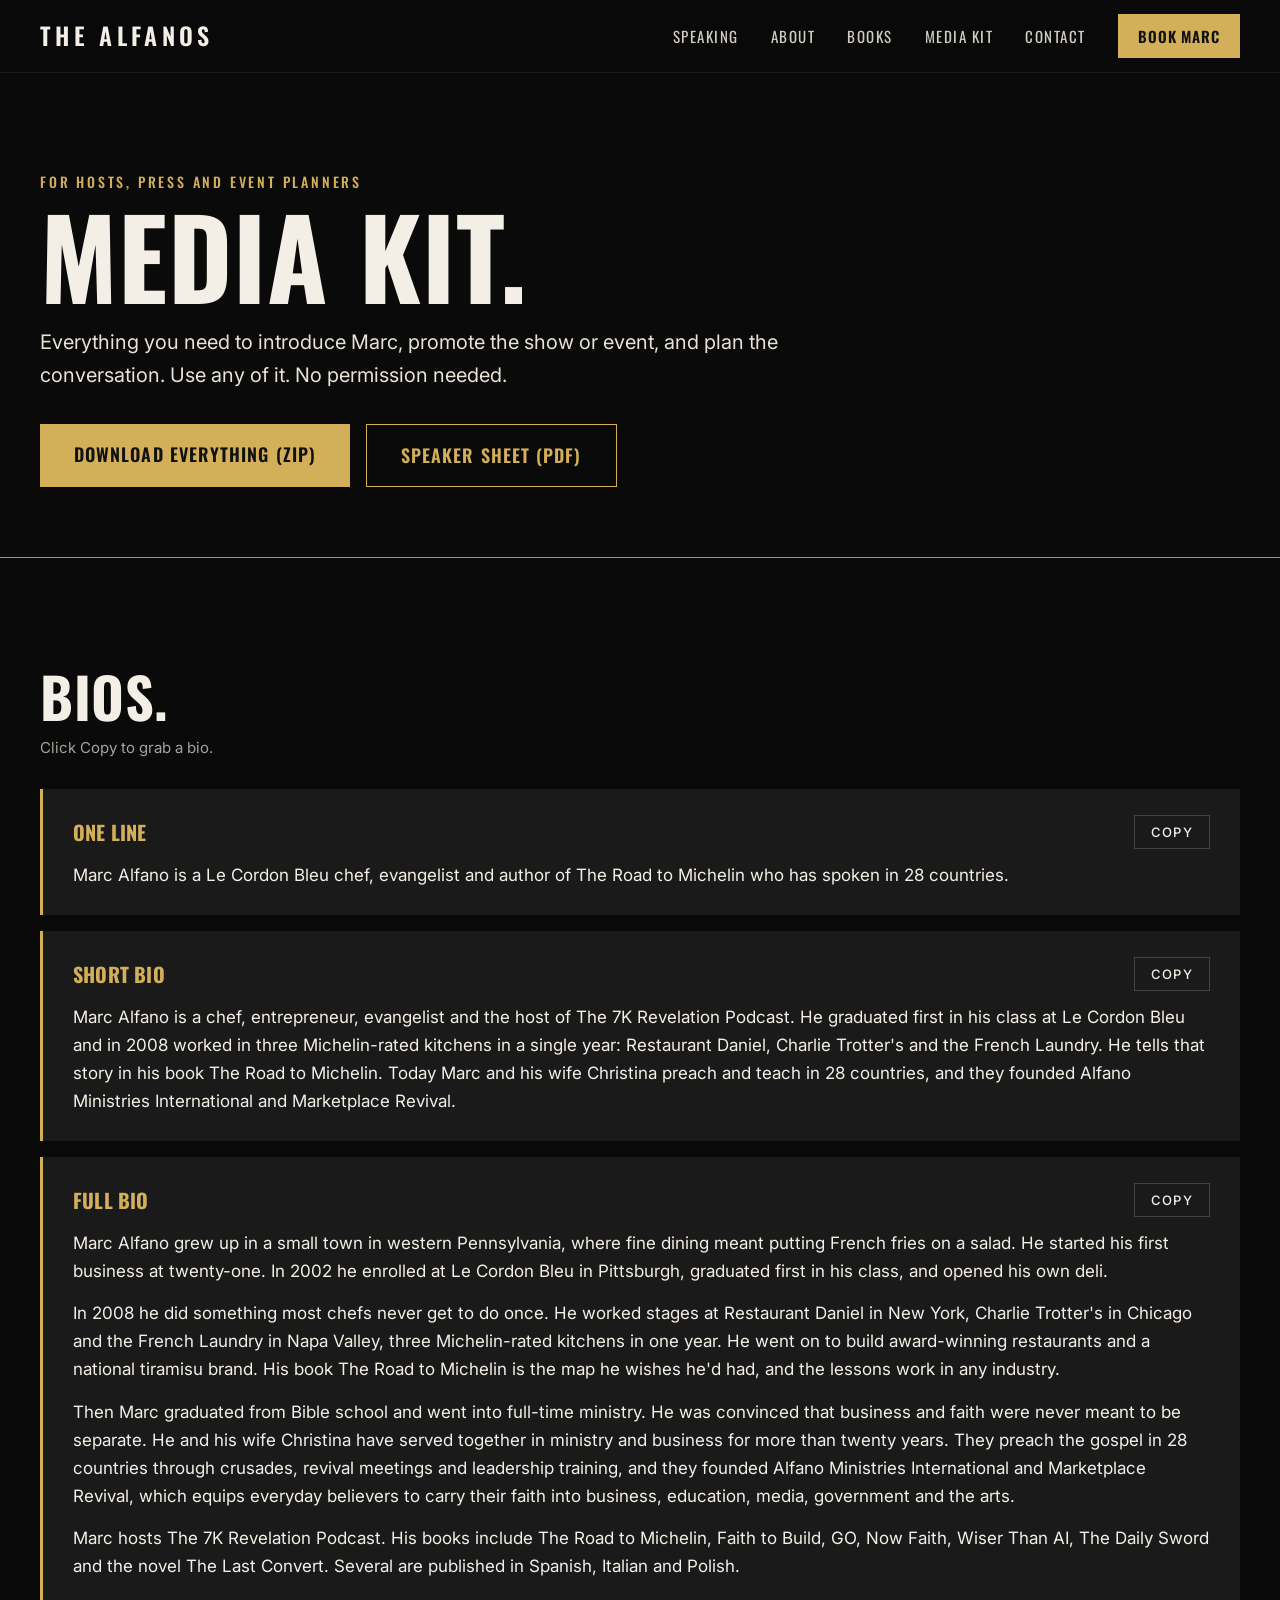
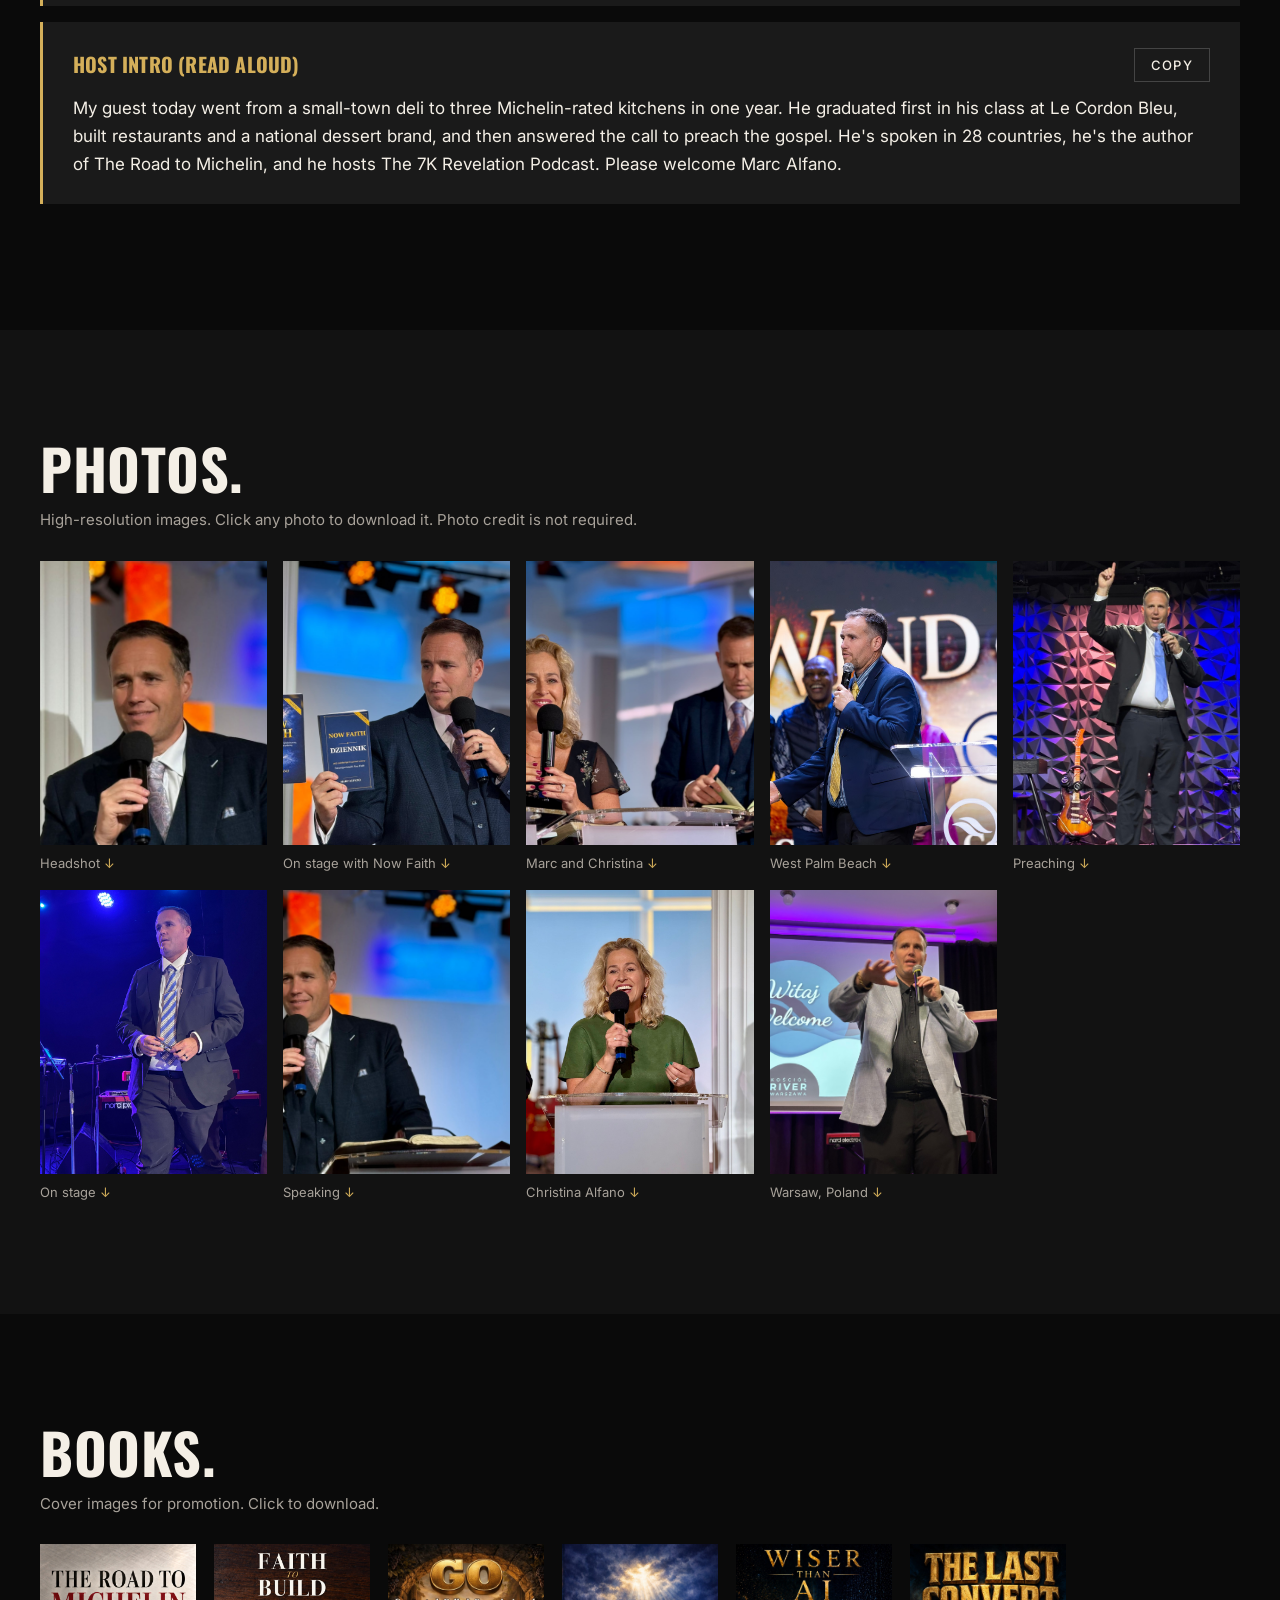
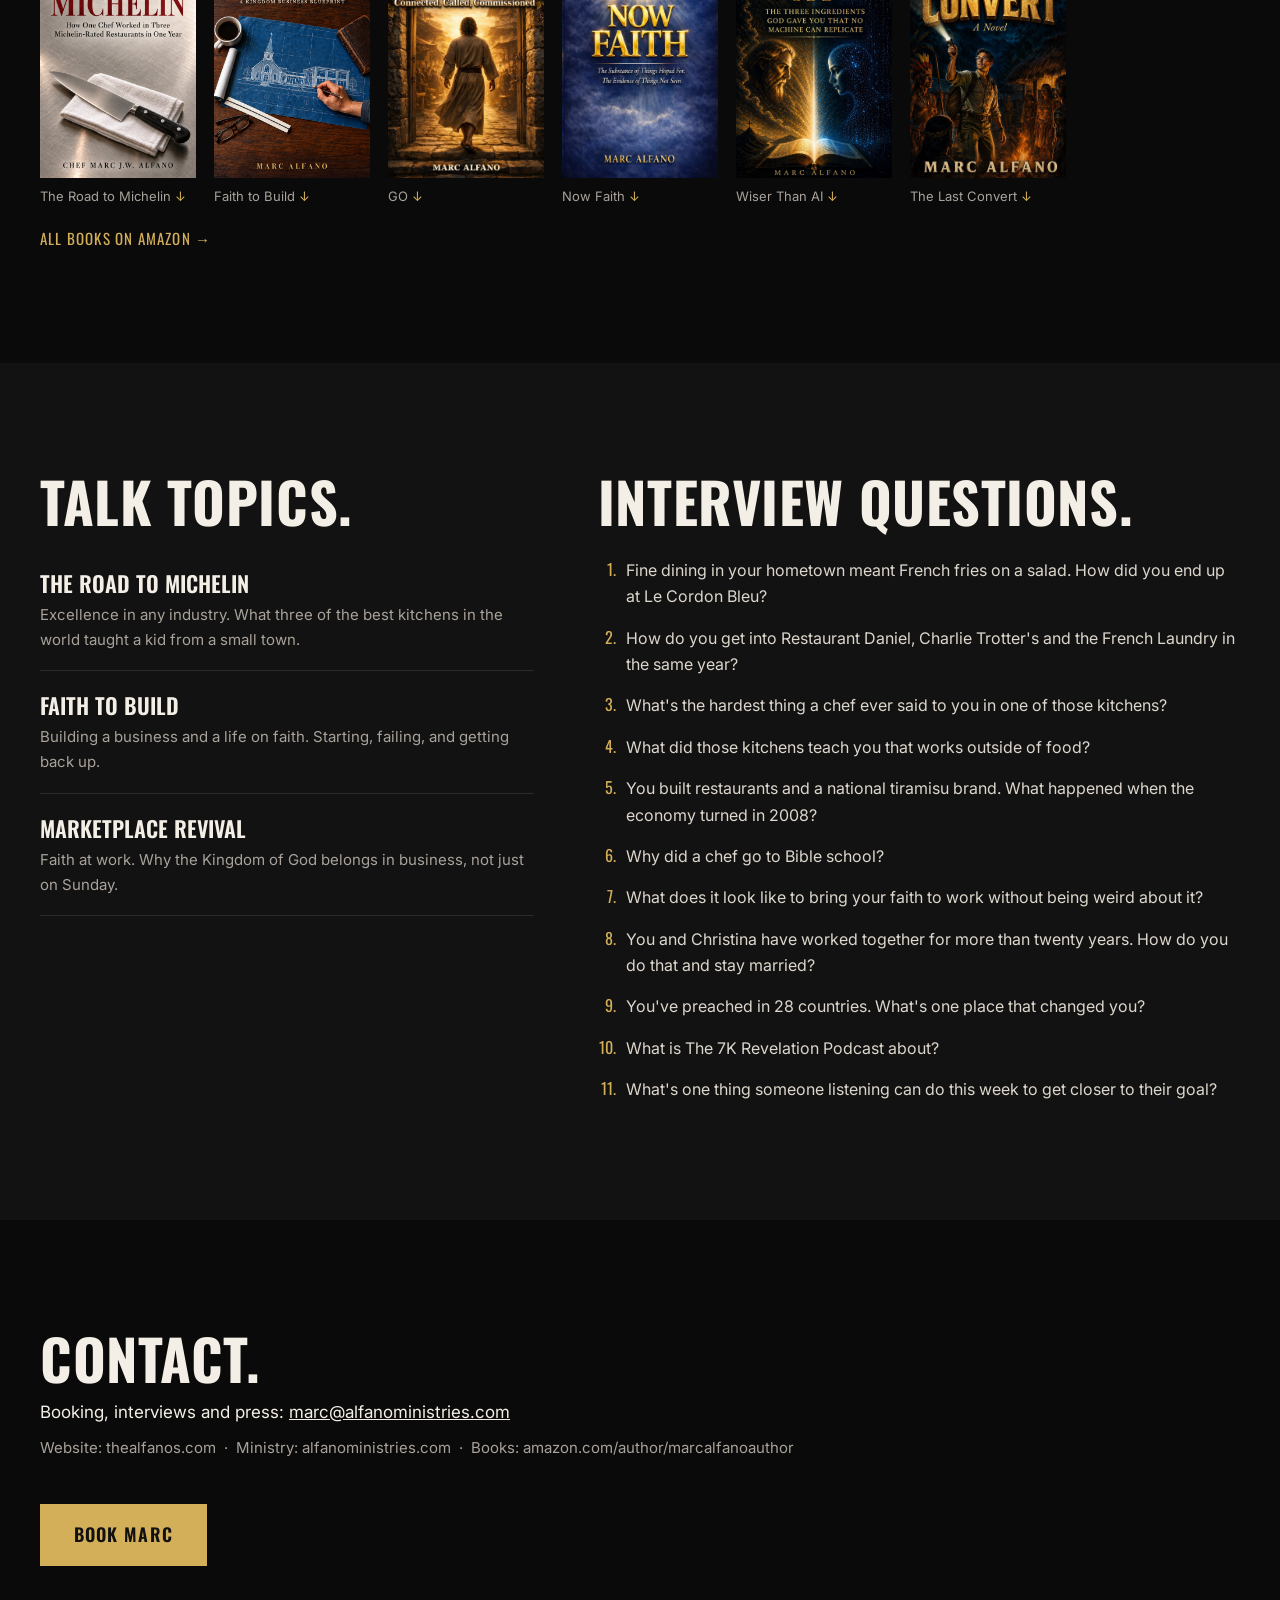
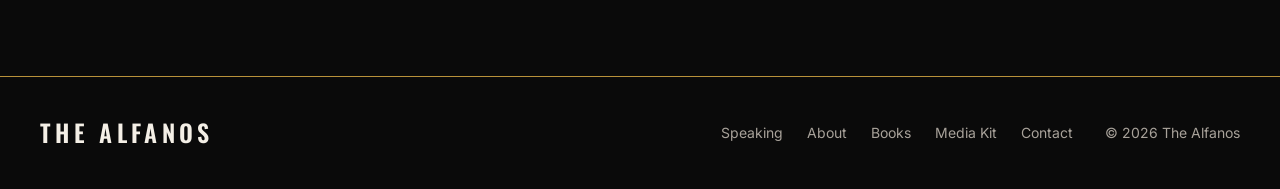
==== media-kit.html @ 223afd32 "Talks photo: recenter so both hands show" ====
<!doctype html>
<html lang="en">
<head>
<meta charset="utf-8">
<meta name="viewport" content="width=device-width, initial-scale=1">
<title>Media Kit | Marc Alfano</title>
<meta name="description" content="Bios, photos, book covers, talk topics and interview questions for Marc Alfano. Free for hosts, press and event planners.">
<link rel="icon" href="img/favicon.svg" type="image/svg+xml">
<link rel="preconnect" href="https://fonts.googleapis.com">
<link rel="preconnect" href="https://fonts.gstatic.com" crossorigin>
<link href="https://fonts.googleapis.com/css2?family=Oswald:wght@500;600;700&family=Inter:wght@400;500;600&display=swap" rel="stylesheet">
<link rel="stylesheet" href="css/style.css?v=4">
</head>
<body>

<header class="nav" id="top">
  <div class="wrap nav-row">
    <a href="index.html" class="brand">The Alfanos</a>
    <nav class="nav-links" id="navLinks">
      <a href="index.html#speaking">Speaking</a>
      <a href="index.html#about">About</a>
      <a href="index.html#books">Books</a>
      <a href="media-kit.html">Media Kit</a>
      <a href="index.html#book">Contact</a>
    </nav>
    <a href="index.html#book" class="btn btn-sm">Book Marc</a>
    <button class="menu" id="menuBtn" aria-label="Open menu" aria-expanded="false"><span></span><span></span><span></span></button>
  </div>
</header>

<section class="kit-hero">
  <div class="wrap">
    <p class="eyebrow">For hosts, press and event planners</p>
    <h1>Media kit.</h1>
    <p class="lead">Everything you need to introduce Marc, promote the show or event, and plan the conversation. Use any of it. No permission needed.</p>
    <div class="kit-actions">
      <a href="downloads/Marc-Alfano-Media-Kit.zip" class="btn" download>Download everything (ZIP)</a>
      <a href="downloads/Marc-Alfano-Speaker-Sheet.pdf" class="btn btn-ghost" download>Speaker sheet (PDF)</a>
    </div>
  </div>
</section>

<section class="section kit-section">
  <div class="wrap">
    <h2>Bios.</h2>
    <p class="muted">Click Copy to grab a bio.</p>

    <article class="bio">
      <header><h3>One line</h3><button class="copy" data-copy="bio-line">Copy</button></header>
      <p id="bio-line">Marc Alfano is a Le Cordon Bleu chef, evangelist and author of The Road to Michelin who has spoken in 28 countries.</p>
    </article>

    <article class="bio">
      <header><h3>Short bio</h3><button class="copy" data-copy="bio-short">Copy</button></header>
      <div id="bio-short">
        <p>Marc Alfano is a chef, entrepreneur, evangelist and the host of The 7K Revelation Podcast. He graduated first in his class at Le Cordon Bleu and in 2008 worked in three Michelin-rated kitchens in a single year: Restaurant Daniel, Charlie Trotter's and the French Laundry. He tells that story in his book The Road to Michelin. Today Marc and his wife Christina preach and teach in 28 countries, and they founded Alfano Ministries International and Marketplace Revival.</p>
      </div>
    </article>

    <article class="bio">
      <header><h3>Full bio</h3><button class="copy" data-copy="bio-long">Copy</button></header>
      <div id="bio-long">
        <p>Marc Alfano grew up in a small town in western Pennsylvania, where fine dining meant putting French fries on a salad. He started his first business at twenty-one. In 2002 he enrolled at Le Cordon Bleu in Pittsburgh, graduated first in his class, and opened his own deli.</p>
        <p>In 2008 he did something most chefs never get to do once. He worked stages at Restaurant Daniel in New York, Charlie Trotter's in Chicago and the French Laundry in Napa Valley, three Michelin-rated kitchens in one year. He went on to build award-winning restaurants and a national tiramisu brand. His book The Road to Michelin is the map he wishes he'd had, and the lessons work in any industry.</p>
        <p>Then Marc graduated from Bible school and went into full-time ministry. He was convinced that business and faith were never meant to be separate. He and his wife Christina have served together in ministry and business for more than twenty years. They preach the gospel in 28 countries through crusades, revival meetings and leadership training, and they founded Alfano Ministries International and Marketplace Revival, which equips everyday believers to carry their faith into business, education, media, government and the arts.</p>
        <p>Marc hosts The 7K Revelation Podcast. His books include The Road to Michelin, Faith to Build, GO, Now Faith, Wiser Than AI, The Daily Sword and the novel The Last Convert. Several are published in Spanish, Italian and Polish.</p>
      </div>
    </article>

    <article class="bio">
      <header><h3>Host intro (read aloud)</h3><button class="copy" data-copy="bio-intro">Copy</button></header>
      <p id="bio-intro">My guest today went from a small-town deli to three Michelin-rated kitchens in one year. He graduated first in his class at Le Cordon Bleu, built restaurants and a national dessert brand, and then answered the call to preach the gospel. He's spoken in 28 countries, he's the author of The Road to Michelin, and he hosts The 7K Revelation Podcast. Please welcome Marc Alfano.</p>
    </article>
  </div>
</section>

<section class="section alt kit-section">
  <div class="wrap">
    <h2>Photos.</h2>
    <p class="muted">High-resolution images. Click any photo to download it. Photo credit is not required.</p>
    <div class="photo-grid" id="photoGrid">
      <a href="img/kit/marc-headshot.jpg" download><img src="img/headshot.jpg" alt="Marc Alfano headshot" loading="lazy"><span>Headshot</span></a>
      <a href="img/kit/marc-now-faith-stage.jpg" download><img src="img/glory-now-faith.jpg" alt="Marc Alfano on stage with Now Faith" loading="lazy"><span>On stage with Now Faith</span></a>
      <a href="img/kit/marc-christina-stage.jpg" download><img src="img/glory-together.jpg" alt="Christina and Marc Alfano on stage" loading="lazy"><span>Marc and Christina</span></a>
      <a href="img/kit/marc-west-palm.jpg" download><img src="img/kit/marc-west-palm.jpg" alt="Marc Alfano speaking in West Palm Beach" loading="lazy"><span>West Palm Beach</span></a>
      <a href="img/kit/marc-stage-purple.jpg" download><img src="img/kit/marc-stage-purple.jpg" alt="Marc Alfano preaching on a purple stage" loading="lazy"><span>Preaching</span></a>
      <a href="img/kit/marc-stage-blue.jpg" download><img src="img/hero.jpg" alt="Marc Alfano on a blue-lit stage" loading="lazy"><span>On stage</span></a>
      <a href="img/kit/marc-preaching.jpg" download><img src="img/marc-preaching.jpg" alt="Marc Alfano speaking" loading="lazy"><span>Speaking</span></a>
      <a href="img/kit/christina-preaching.jpg" download><img src="img/christina-preaching.jpg" alt="Christina Alfano speaking" loading="lazy"><span>Christina Alfano</span></a>
      <a href="img/kit/marc-warsaw.jpg" download><img src="img/warsaw.jpg" alt="Marc Alfano speaking in Warsaw" loading="lazy"><span>Warsaw, Poland</span></a>
    </div>
  </div>
</section>

<section class="section kit-section">
  <div class="wrap">
    <h2>Books.</h2>
    <p class="muted">Cover images for promotion. Click to download.</p>
    <div class="cover-grid">
      <a href="img/michelin-cover.jpg" download="The-Road-to-Michelin-cover.jpg"><img src="img/michelin-cover.jpg" alt="The Road to Michelin cover" loading="lazy"><span>The Road to Michelin</span></a>
      <a href="img/faith-to-build-cover.jpg" download="Faith-to-Build-cover.jpg"><img src="img/faith-to-build-cover.jpg" alt="Faith to Build cover" loading="lazy"><span>Faith to Build</span></a>
      <a href="img/go-cover.jpg" download="GO-cover.jpg"><img src="img/go-cover.jpg" alt="GO cover" loading="lazy"><span>GO</span></a>
      <a href="img/now-faith-cover.jpg" download="Now-Faith-cover.jpg"><img src="img/now-faith-cover.jpg" alt="Now Faith cover" loading="lazy"><span>Now Faith</span></a>
      <a href="img/wiser-than-ai-cover.jpg" download="Wiser-Than-AI-cover.jpg"><img src="img/wiser-than-ai-cover.jpg" alt="Wiser Than AI cover" loading="lazy"><span>Wiser Than AI</span></a>
      <a href="img/the-last-convert-cover.jpg" download="The-Last-Convert-cover.jpg"><img src="img/the-last-convert-cover.jpg" alt="The Last Convert cover" loading="lazy"><span>The Last Convert</span></a>
    </div>
    <a href="https://www.amazon.com/author/marcalfanoauthor" class="link">All books on Amazon &rarr;</a>
  </div>
</section>

<section class="section alt kit-section">
  <div class="wrap two-col">
    <div>
      <h2>Talk topics.</h2>
      <ul class="topic-list">
        <li><strong>The Road to Michelin</strong>Excellence in any industry. What three of the best kitchens in the world taught a kid from a small town.</li>
        <li><strong>Faith to Build</strong>Building a business and a life on faith. Starting, failing, and getting back up.</li>
        <li><strong>Marketplace Revival</strong>Faith at work. Why the Kingdom of God belongs in business, not just on Sunday.</li>
      </ul>
    </div>
    <div>
      <h2>Interview questions.</h2>
      <ol class="q-list">
        <li>Fine dining in your hometown meant French fries on a salad. How did you end up at Le Cordon Bleu?</li>
        <li>How do you get into Restaurant Daniel, Charlie Trotter's and the French Laundry in the same year?</li>
        <li>What's the hardest thing a chef ever said to you in one of those kitchens?</li>
        <li>What did those kitchens teach you that works outside of food?</li>
        <li>You built restaurants and a national tiramisu brand. What happened when the economy turned in 2008?</li>
        <li>Why did a chef go to Bible school?</li>
        <li>What does it look like to bring your faith to work without being weird about it?</li>
        <li>You and Christina have worked together for more than twenty years. How do you do that and stay married?</li>
        <li>You've preached in 28 countries. What's one place that changed you?</li>
        <li>What is The 7K Revelation Podcast about?</li>
        <li>What's one thing someone listening can do this week to get closer to their goal?</li>
      </ol>
    </div>
  </div>
</section>

<section class="section kit-section">
  <div class="wrap kit-contact">
    <h2>Contact.</h2>
    <p>Booking, interviews and press: <a href="mailto:marc@alfanoministries.com">marc@alfanoministries.com</a></p>
    <p class="muted">Website: thealfanos.com &nbsp;·&nbsp; Ministry: alfanoministries.com &nbsp;·&nbsp; Books: amazon.com/author/marcalfanoauthor</p>
    <a href="index.html#book" class="btn">Book Marc</a>
  </div>
</section>

<footer class="footer">
  <div class="wrap footer-row">
    <a href="index.html" class="brand">The Alfanos</a>
    <nav><a href="index.html#speaking">Speaking</a><a href="index.html#about">About</a><a href="index.html#books">Books</a><a href="media-kit.html">Media Kit</a><a href="index.html#book">Contact</a></nav>
    <p>&copy; 2026 The Alfanos</p>
  </div>
</footer>

<script>
document.querySelectorAll(".copy").forEach((b) => b.addEventListener("click", async () => {
  const el = document.getElementById(b.dataset.copy);
  const text = [...el.querySelectorAll("p")].map((p) => p.textContent.trim()).join("\n\n") || el.textContent.trim();
  try { await navigator.clipboard.writeText(text); b.textContent = "Copied"; } catch { b.textContent = "Select and copy"; }
  setTimeout(() => (b.textContent = "Copy"), 2000);
}));
const mb = document.getElementById("menuBtn"), nl = document.getElementById("navLinks");
mb.addEventListener("click", () => mb.setAttribute("aria-expanded", nl.classList.toggle("open")));
</script>
</body>
</html>
---- css/style.css ----
:root {
  --bg: #0a0a0a;
  --bg-alt: #121212;
  --card: #1a1a1a;
  --line: #2a2a2a;
  --gold: #d4af5a;
  --gold-deep: #b8913a;
  --text: #f4efe6;
  --muted: #a8a29a;
  --head: "Oswald", "Arial Narrow", sans-serif;
  --body: "Inter", system-ui, -apple-system, sans-serif;
}
* { box-sizing: border-box; margin: 0; padding: 0; }
html { scroll-behavior: smooth; }
body { background: var(--bg); color: var(--text); font: 400 17px/1.65 var(--body); -webkit-font-smoothing: antialiased; }
img { display: block; max-width: 100%; }
a { color: inherit; }
.wrap { width: min(1200px, 100% - 48px); margin: 0 auto; }

h1, h2, h3, .brand, .btn, .eyebrow, .strip strong { font-family: var(--head); text-transform: uppercase; letter-spacing: .01em; }
h2 { font-size: clamp(36px, 5vw, 56px); line-height: 1; font-weight: 700; margin-bottom: 32px; }
.eyebrow { color: var(--gold); font-size: 14px; letter-spacing: .2em; font-weight: 500; margin-bottom: 10px; }
.muted { color: var(--muted); font-size: 15px; }
.link { color: var(--gold); font-family: var(--head); text-transform: uppercase; letter-spacing: .08em; font-size: 15px; text-decoration: none; display: inline-block; margin-top: 18px; }
.link:hover { color: var(--text); }

.btn { display: inline-block; background: var(--gold); color: #111; border: 0; padding: 16px 34px; font-size: 18px; font-weight: 600; letter-spacing: .06em; text-decoration: none; cursor: pointer; transition: background .2s; }
.btn:hover { background: #e6c374; }
.btn-sm { padding: 10px 20px; font-size: 15px; }

/* Nav */
.nav { position: fixed; inset: 0 0 auto; z-index: 50; background: rgba(10,10,10,.82); backdrop-filter: blur(10px); border-bottom: 1px solid rgba(255,255,255,.06); }
.nav-row { display: flex; align-items: center; gap: 32px; height: 72px; }
.brand { font-size: 24px; font-weight: 600; letter-spacing: .18em; text-decoration: none; margin-right: auto; }
.nav-links { display: flex; gap: 32px; }
.nav-links a { font-family: var(--head); text-transform: uppercase; letter-spacing: .1em; font-size: 15px; text-decoration: none; color: var(--text); opacity: .85; }
.nav-links a:hover { opacity: 1; color: var(--gold); }
.menu { display: none; background: none; border: 0; width: 32px; cursor: pointer; }
.menu span { display: block; height: 2px; background: var(--text); margin: 6px 0; }

/* Hero */
.hero { position: relative; min-height: clamp(640px, 100vh, 980px); display: flex; align-items: center; overflow: hidden; }
.hero { background: #05050f; }
.hero-bg { position: absolute; inset: 72px 0 0 42%; background: url("../img/hero.jpg") 45% 0% / cover no-repeat; }
.hero-bg::after { content: ""; position: absolute; inset: 0; background: linear-gradient(90deg, #05050f 0%, rgba(5,5,15,.55) 22%, rgba(5,5,15,0) 45%), linear-gradient(0deg, var(--bg) 0%, transparent 25%); }
.hero-copy { position: relative; padding-top: 72px; }
.hero h1 { font-size: clamp(52px, 7vw, 100px); line-height: .95; font-weight: 700; max-width: 9em; }
.hero p { font-size: clamp(18px, 2vw, 22px); margin: 22px 0 36px; color: #e8e2d8; }

/* Strip */
.strip { border-top: 1px solid var(--gold-deep); border-bottom: 1px solid var(--gold-deep); background: var(--bg); }
.strip-row { display: grid; grid-template-columns: repeat(4, 1fr); }
.strip-row div { padding: 28px 16px; text-align: center; border-left: 1px solid var(--line); }
.strip-row div:first-child { border-left: 0; }
.strip strong { display: block; font-size: 22px; font-weight: 600; }
.strip span { display: block; font-size: 13px; letter-spacing: .14em; text-transform: uppercase; color: var(--muted); margin-top: 4px; }

/* Sections */
.section { padding: 110px 0; }
.alt { background: var(--bg-alt); }

.talks-grid { display: grid; grid-template-columns: 1.6fr 1fr; gap: 56px; align-items: center; }
.talks { display: grid; grid-template-columns: repeat(3, 1fr); gap: 16px; }
.talk { background: var(--card); padding: 30px 26px 34px; border-bottom: 3px solid var(--gold); }
.talk .num { color: var(--gold); font-family: var(--head); font-size: 18px; }
.talk h3 { font-size: 26px; line-height: 1.05; margin: 10px 0 14px; }
.talk p { color: var(--muted); font-size: 15px; line-height: 1.6; }
.audiences { margin-top: 28px; color: var(--muted); font-size: 15px; }
.audiences strong { color: var(--text); }
.talks-photo img { width: 100%; aspect-ratio: 4 / 5; object-fit: cover; object-position: 58% center; }
.about-banner { margin-bottom: 24px; }
.about-banner img { width: 100%; aspect-ratio: 21 / 8; object-fit: cover; object-position: center 35%; }

.about-grid { display: grid; grid-template-columns: 1fr 1fr 1.2fr; gap: 24px; align-items: start; }
.about-grid figure img { width: 100%; aspect-ratio: 4 / 5; object-fit: cover; }
.about-grid figure:first-child img { object-position: 30% center; }
.about-grid figcaption { font-family: var(--head); text-transform: uppercase; letter-spacing: .14em; color: var(--gold); font-size: 14px; margin-top: 10px; }
.about-copy { border-left: 1px solid var(--gold-deep); padding-left: 32px; }
.about-copy p + p { margin-top: 16px; }

.books { display: grid; grid-template-columns: 1.5fr repeat(5, 1fr); gap: 18px; align-items: end; }
.book { position: relative; transition: transform .25s; }
.book:hover { transform: translateY(-6px); }
.book img { width: 100%; aspect-ratio: 2 / 3; object-fit: cover; box-shadow: 0 14px 34px rgba(0,0,0,.6); }
.book-tag { position: absolute; top: 12px; left: 12px; background: var(--gold); color: #111; font: 600 12px var(--head); letter-spacing: .12em; text-transform: uppercase; padding: 5px 10px; }

.media-grid { display: grid; grid-template-columns: 1fr 1fr; gap: 64px; align-items: center; }
.shows { list-style: none; margin-bottom: 22px; }
.shows li { padding: 18px 0; border-bottom: 1px solid var(--line); display: flex; justify-content: space-between; gap: 16px; align-items: baseline; }
.shows strong { font: 600 24px var(--head); text-transform: uppercase; }
.shows span { color: var(--muted); font-size: 14px; text-align: right; }
.kit { display: grid; grid-template-columns: 200px 1fr; gap: 32px; align-items: center; border-left: 1px solid var(--gold-deep); padding-left: 48px; }
.kit img { width: 200px; aspect-ratio: 1; object-fit: cover; }
.kit h2 { margin-bottom: 14px; }

.book-grid { display: grid; grid-template-columns: 1fr 1.4fr; gap: 64px; }
.big { font-size: clamp(64px, 9vw, 120px); line-height: .9; margin-bottom: 24px; }
.book-grid p + p { margin-top: 14px; }
.form { display: grid; grid-template-columns: 1fr 1fr; gap: 20px; }
.form label { font: 500 12px var(--body); letter-spacing: .14em; text-transform: uppercase; color: var(--muted); display: flex; flex-direction: column; gap: 8px; }
.form .full { grid-column: 1 / -1; }
.form input, .form textarea { background: #111; border: 1px solid #3a3a3a; color: var(--text); font: 16px var(--body); padding: 14px; border-radius: 0; color-scheme: dark; }
.form input:focus, .form textarea:focus { outline: 2px solid var(--gold); outline-offset: -1px; border-color: transparent; }
.form .btn { justify-self: start; }
.form-status { grid-column: 1 / -1; font-size: 15px; min-height: 1.4em; }
.hp { position: absolute; left: -9999px; }

.footer { border-top: 1px solid var(--gold-deep); padding: 36px 0; }
.footer-row { display: flex; align-items: center; gap: 32px; flex-wrap: wrap; }
.footer nav { display: flex; gap: 24px; margin-left: auto; }
.footer nav a, .footer p { font-size: 14px; color: var(--muted); text-decoration: none; }
.footer nav a:hover { color: var(--gold); }

/* Tablet */
@media (max-width: 1000px) {
  .talks-grid, .media-grid, .book-grid { grid-template-columns: 1fr; }
  .talks-photo img { aspect-ratio: 4 / 3; object-position: center; }
  .about-grid { grid-template-columns: 1fr 1fr; }
  .about-copy { grid-column: 1 / -1; border-left: 0; padding-left: 0; }
  .books { grid-template-columns: repeat(3, 1fr); }
  .book.feature { grid-column: span 3; max-width: 320px; }
  .kit { border-left: 0; padding-left: 0; }
}

/* Phone */
@media (max-width: 760px) {
  .wrap { width: calc(100% - 32px); }
  .nav-links { display: none; position: absolute; top: 72px; left: 0; right: 0; flex-direction: column; gap: 0; background: #0a0a0a; border-bottom: 1px solid var(--line); }
  .nav-links.open { display: flex; }
  .nav-links a { padding: 16px 24px; border-top: 1px solid var(--line); }
  .menu { display: block; }
  .nav-row { gap: 16px; }
  .brand { font-size: 20px; letter-spacing: .12em; }
  .hero { min-height: clamp(600px, 92vh, 860px); align-items: flex-end; padding-bottom: 56px; }
  .hero-bg { inset: 72px 0 0 0; background-position: 62% 0%; }
  .hero-bg::after { background: linear-gradient(0deg, rgba(5,5,12,.97) 0%, rgba(5,5,12,.75) 45%, rgba(5,5,12,.1) 75%); }
  .strip-row { grid-template-columns: 1fr 1fr; }
  .strip-row div:nth-child(3) { border-left: 0; }
  .strip-row div:nth-child(n+3) { border-top: 1px solid var(--line); }
  .section { padding: 72px 0; }
  .talks { grid-template-columns: 1fr; }
  .about-grid { grid-template-columns: 1fr 1fr; gap: 12px; }
  .books { grid-template-columns: 1fr 1fr; gap: 14px; }
  .book.feature { grid-column: span 2; max-width: 260px; }
  .kit { grid-template-columns: 1fr; }
  .kit img { width: 160px; }
  .form { grid-template-columns: 1fr; }
  .shows li { flex-direction: column; gap: 2px; }
  .shows span { text-align: left; }
  .footer nav { margin-left: 0; flex-wrap: wrap; }
}

/* Media kit page */
.kit-hero { padding: 170px 0 70px; border-bottom: 1px solid var(--gold-deep); }
.kit-hero h1 { font-size: clamp(56px, 9vw, 110px); line-height: .95; font-weight: 700; }
.lead { font-size: 20px; color: #e8e2d8; max-width: 40em; margin: 18px 0 32px; }
.kit-actions { display: flex; gap: 16px; flex-wrap: wrap; }
.btn-ghost { background: transparent; color: var(--gold); border: 1px solid var(--gold); }
.btn-ghost:hover { background: var(--gold); color: #111; }
.kit-section h2 { margin-bottom: 12px; }
.kit-section .muted { margin-bottom: 28px; }
.bio { background: var(--card); padding: 26px 30px; margin-bottom: 16px; border-left: 3px solid var(--gold); }
.bio header { display: flex; justify-content: space-between; align-items: center; margin-bottom: 12px; gap: 16px; }
.bio h3 { font-size: 20px; color: var(--gold); }
.bio p + p { margin-top: 14px; }
.copy { background: transparent; color: var(--text); border: 1px solid #444; font: 500 13px var(--body); letter-spacing: .1em; text-transform: uppercase; padding: 8px 16px; cursor: pointer; }
.copy:hover { border-color: var(--gold); color: var(--gold); }
.photo-grid { display: grid; grid-template-columns: repeat(auto-fill, minmax(220px, 1fr)); gap: 16px; }
.cover-grid { display: grid; grid-template-columns: repeat(auto-fill, minmax(150px, 1fr)); gap: 18px; }
.photo-grid a, .cover-grid a { text-decoration: none; display: block; }
.photo-grid img { width: 100%; aspect-ratio: 4 / 5; object-fit: cover; transition: opacity .2s; }
.cover-grid img { width: 100%; aspect-ratio: 2 / 3; object-fit: cover; transition: opacity .2s; }
.photo-grid a:hover img, .cover-grid a:hover img { opacity: .8; }
.photo-grid span, .cover-grid span { display: block; font-size: 13px; color: var(--muted); margin-top: 8px; }
.photo-grid span::after, .cover-grid span::after { content: "  \2193"; color: var(--gold); }
.two-col { display: grid; grid-template-columns: 1fr 1.3fr; gap: 64px; }
.topic-list { list-style: none; margin-top: 20px; }
.topic-list li { padding: 18px 0; border-bottom: 1px solid var(--line); color: var(--muted); font-size: 15px; }
.topic-list strong { display: block; font: 600 22px var(--head); text-transform: uppercase; color: var(--text); margin-bottom: 4px; }
.q-list { margin: 20px 0 0 22px; color: #ddd6cc; }
.q-list li { padding: 7px 0 7px 6px; font-size: 16px; }
.q-list li::marker { color: var(--gold); font-family: var(--head); }
.kit-contact p { margin-bottom: 10px; }
.kit-contact .btn { margin-top: 16px; }
@media (max-width: 1000px) { .two-col { grid-template-columns: 1fr; } }
@media (max-width: 760px) { .kit-hero { padding: 120px 0 50px; } .bio { padding: 20px; } }

@media (max-width: 760px) { .about-banner img { aspect-ratio: 4 / 3; } }
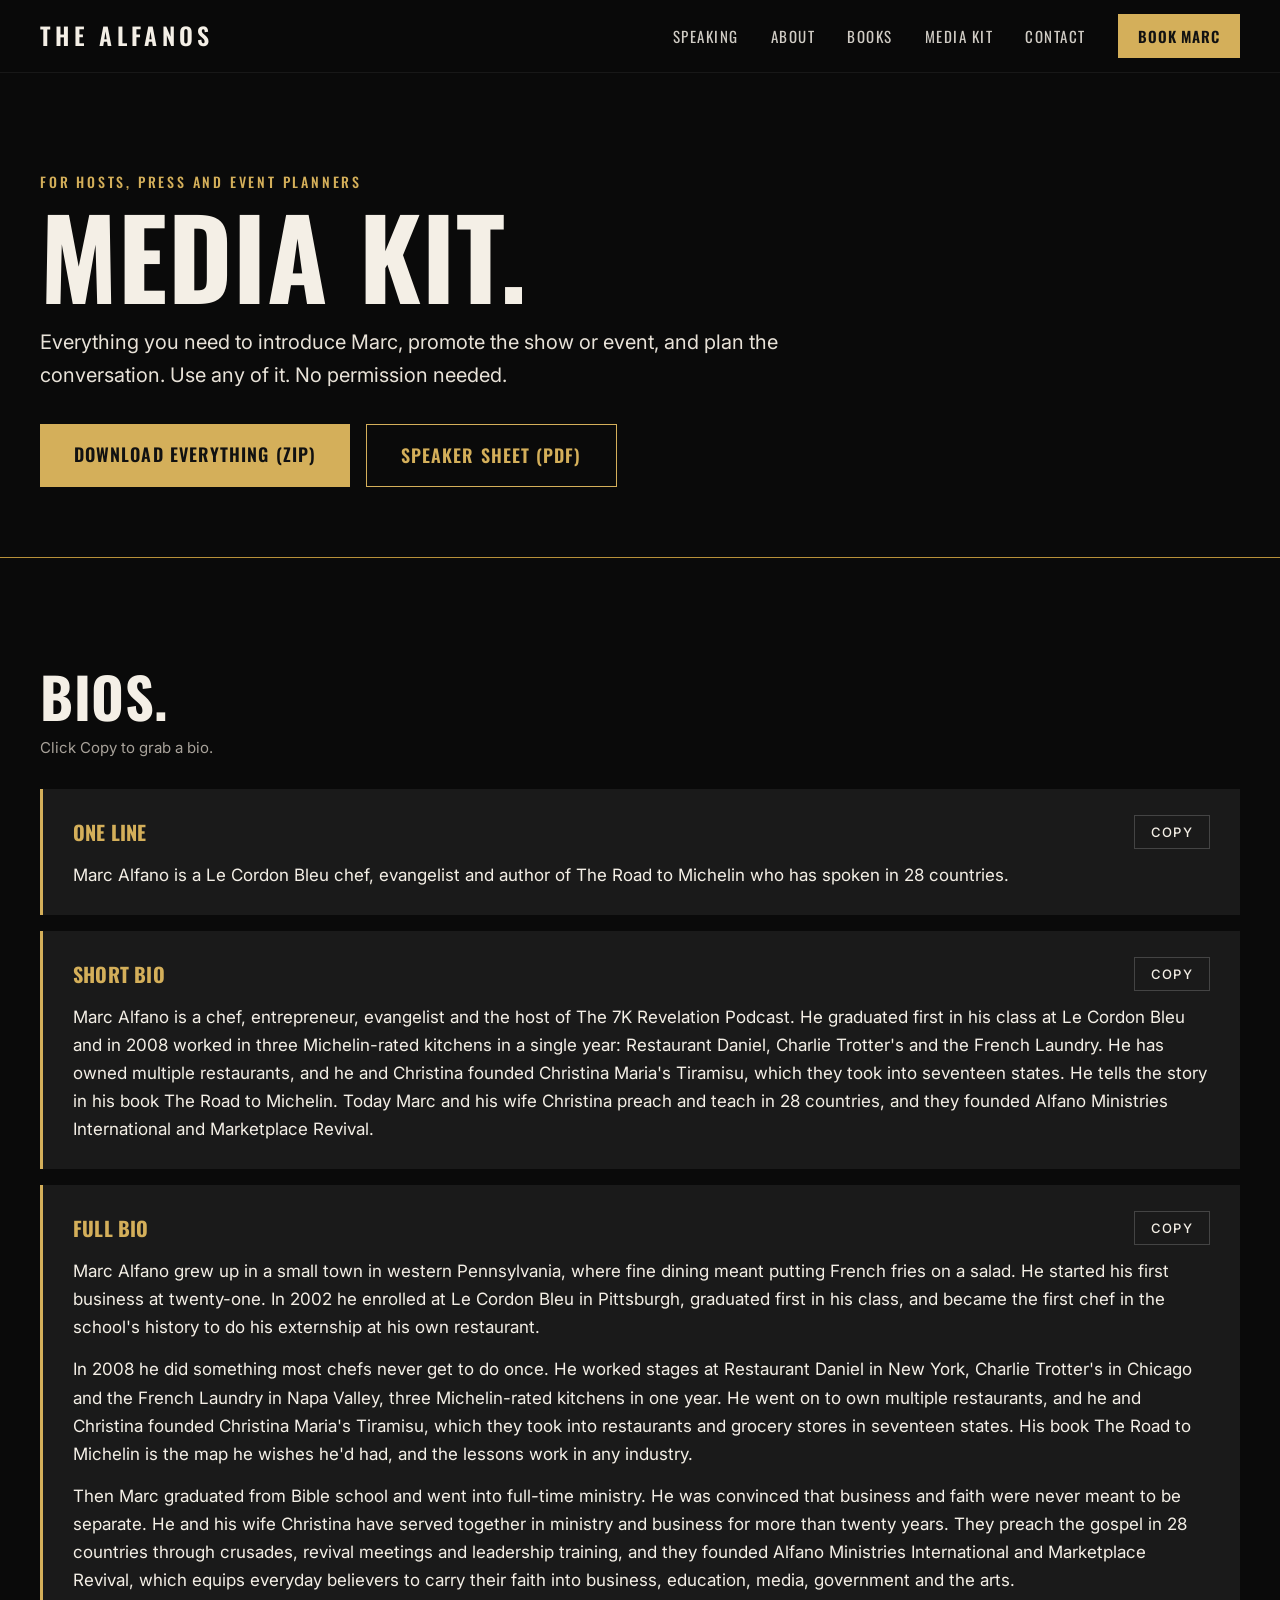
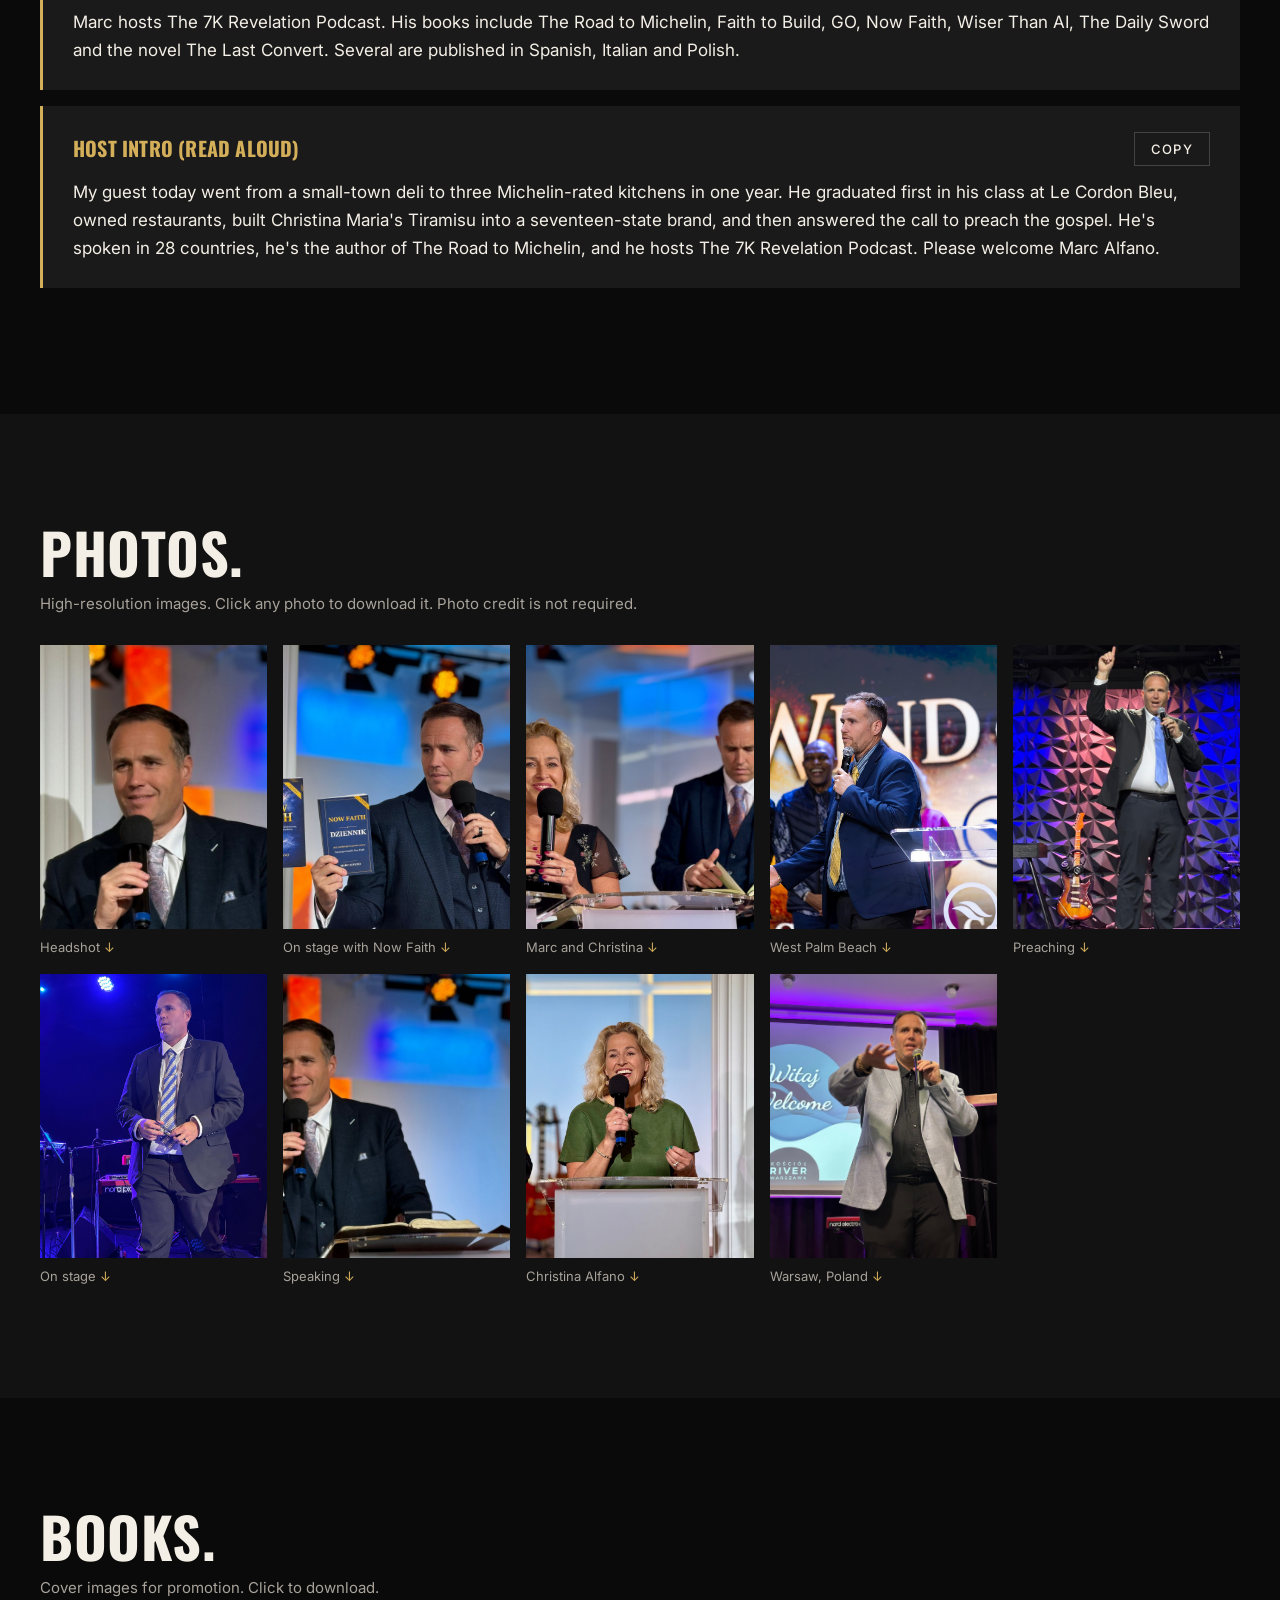
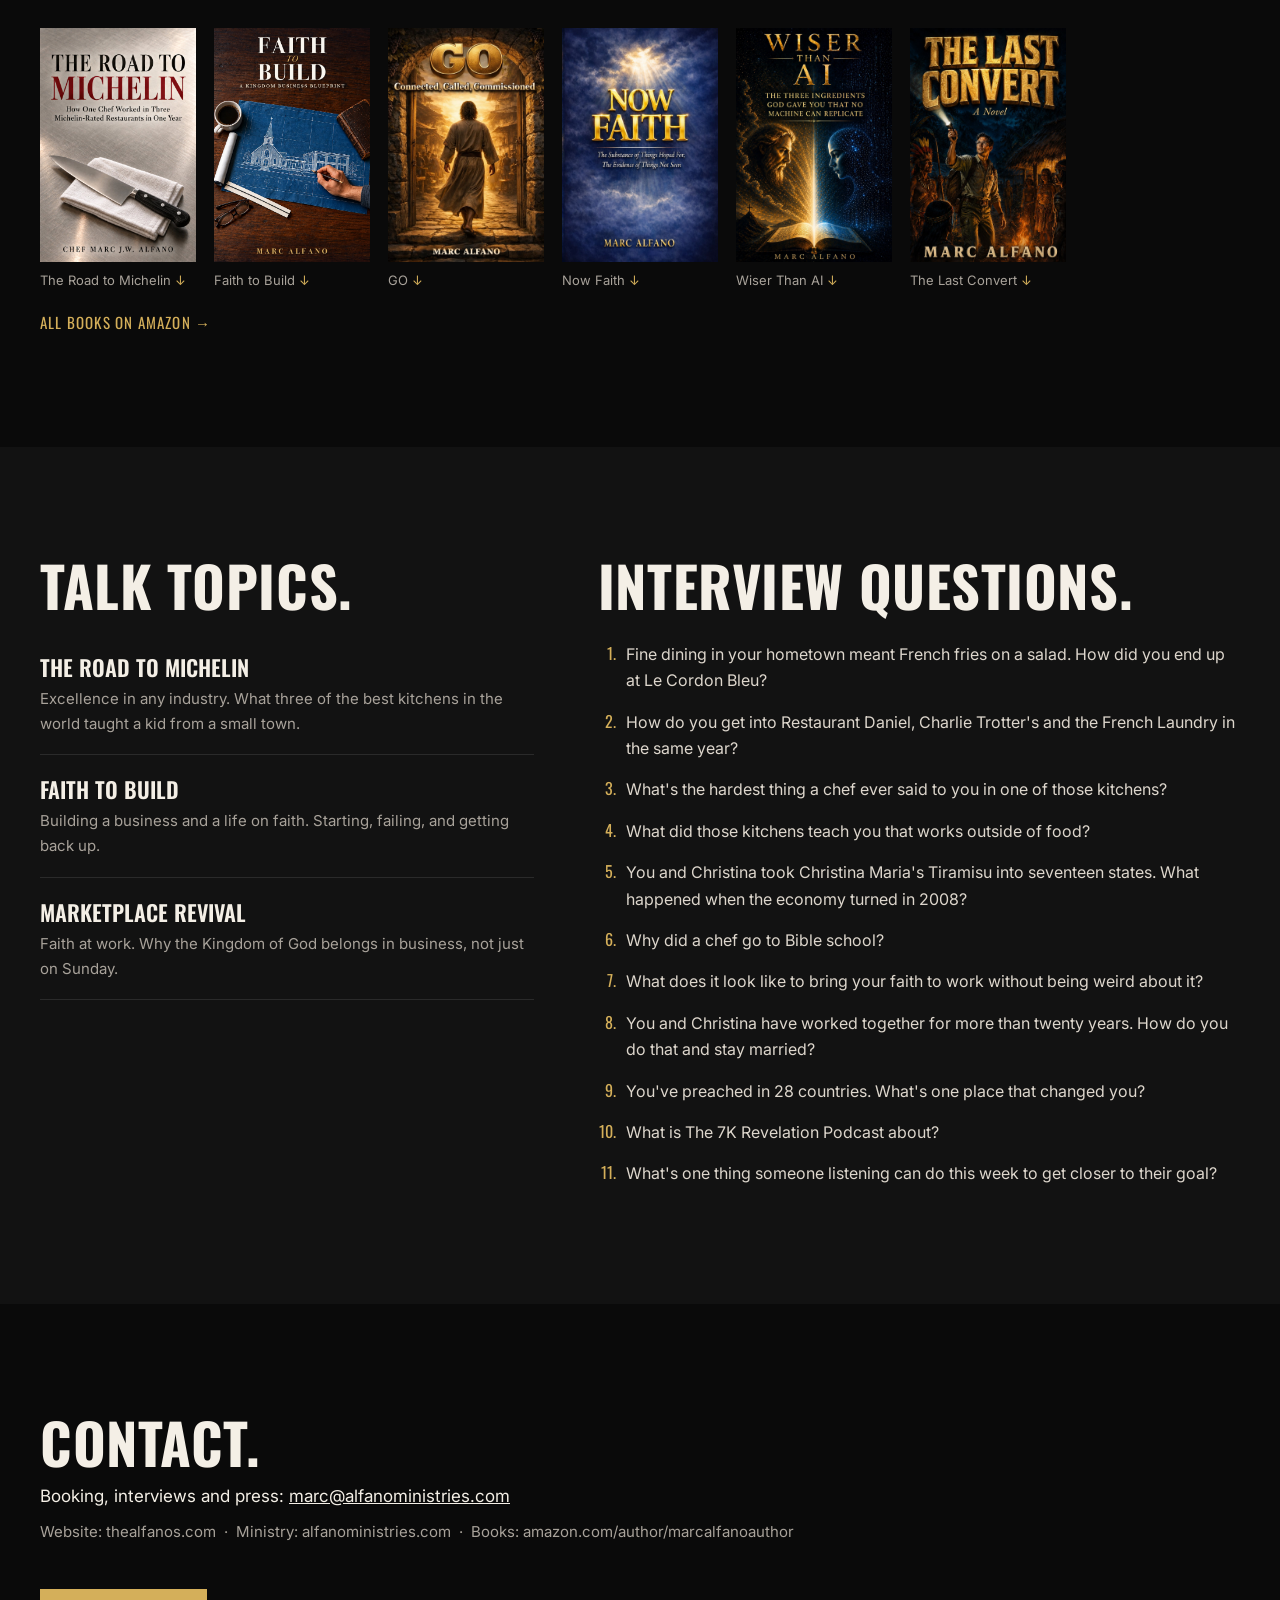
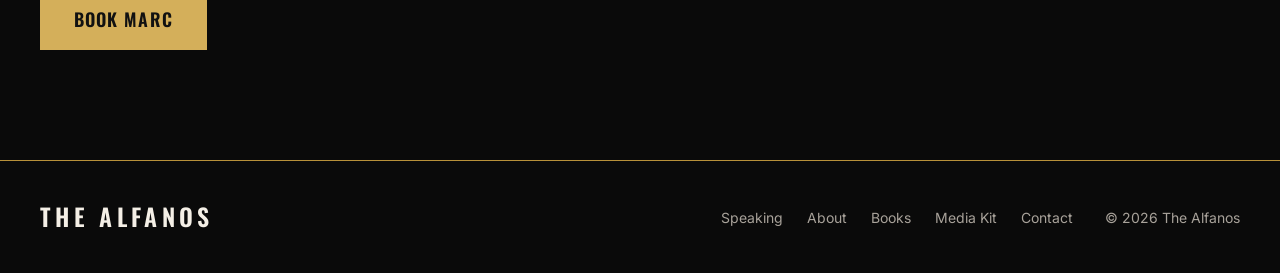
==== commit 5ce508b2: "Add restaurant owner and Christina Maria's Tiramisu to bios, about and speaker sheet" ====
--- a/media-kit.html
+++ b/media-kit.html
@@ -9,7 +9,7 @@
 <link rel="preconnect" href="https://fonts.googleapis.com">
 <link rel="preconnect" href="https://fonts.gstatic.com" crossorigin>
 <link href="https://fonts.googleapis.com/css2?family=Oswald:wght@500;600;700&family=Inter:wght@400;500;600&display=swap" rel="stylesheet">
-<link rel="stylesheet" href="css/style.css?v=4">
+<link rel="stylesheet" href="css/style.css?v=5">
 </head>
 <body>
 
@@ -53,15 +53,15 @@
     <article class="bio">
       <header><h3>Short bio</h3><button class="copy" data-copy="bio-short">Copy</button></header>
       <div id="bio-short">
-        <p>Marc Alfano is a chef, entrepreneur, evangelist and the host of The 7K Revelation Podcast. He graduated first in his class at Le Cordon Bleu and in 2008 worked in three Michelin-rated kitchens in a single year: Restaurant Daniel, Charlie Trotter's and the French Laundry. He tells that story in his book The Road to Michelin. Today Marc and his wife Christina preach and teach in 28 countries, and they founded Alfano Ministries International and Marketplace Revival.</p>
+        <p>Marc Alfano is a chef, entrepreneur, evangelist and the host of The 7K Revelation Podcast. He graduated first in his class at Le Cordon Bleu and in 2008 worked in three Michelin-rated kitchens in a single year: Restaurant Daniel, Charlie Trotter's and the French Laundry. He has owned multiple restaurants, and he and Christina founded Christina Maria's Tiramisu, which they took into seventeen states. He tells the story in his book The Road to Michelin. Today Marc and his wife Christina preach and teach in 28 countries, and they founded Alfano Ministries International and Marketplace Revival.</p>
       </div>
     </article>
 
     <article class="bio">
       <header><h3>Full bio</h3><button class="copy" data-copy="bio-long">Copy</button></header>
       <div id="bio-long">
-        <p>Marc Alfano grew up in a small town in western Pennsylvania, where fine dining meant putting French fries on a salad. He started his first business at twenty-one. In 2002 he enrolled at Le Cordon Bleu in Pittsburgh, graduated first in his class, and opened his own deli.</p>
-        <p>In 2008 he did something most chefs never get to do once. He worked stages at Restaurant Daniel in New York, Charlie Trotter's in Chicago and the French Laundry in Napa Valley, three Michelin-rated kitchens in one year. He went on to build award-winning restaurants and a national tiramisu brand. His book The Road to Michelin is the map he wishes he'd had, and the lessons work in any industry.</p>
+        <p>Marc Alfano grew up in a small town in western Pennsylvania, where fine dining meant putting French fries on a salad. He started his first business at twenty-one. In 2002 he enrolled at Le Cordon Bleu in Pittsburgh, graduated first in his class, and became the first chef in the school's history to do his externship at his own restaurant.</p>
+        <p>In 2008 he did something most chefs never get to do once. He worked stages at Restaurant Daniel in New York, Charlie Trotter's in Chicago and the French Laundry in Napa Valley, three Michelin-rated kitchens in one year. He went on to own multiple restaurants, and he and Christina founded Christina Maria's Tiramisu, which they took into restaurants and grocery stores in seventeen states. His book The Road to Michelin is the map he wishes he'd had, and the lessons work in any industry.</p>
         <p>Then Marc graduated from Bible school and went into full-time ministry. He was convinced that business and faith were never meant to be separate. He and his wife Christina have served together in ministry and business for more than twenty years. They preach the gospel in 28 countries through crusades, revival meetings and leadership training, and they founded Alfano Ministries International and Marketplace Revival, which equips everyday believers to carry their faith into business, education, media, government and the arts.</p>
         <p>Marc hosts The 7K Revelation Podcast. His books include The Road to Michelin, Faith to Build, GO, Now Faith, Wiser Than AI, The Daily Sword and the novel The Last Convert. Several are published in Spanish, Italian and Polish.</p>
       </div>
@@ -69,7 +69,7 @@
 
     <article class="bio">
       <header><h3>Host intro (read aloud)</h3><button class="copy" data-copy="bio-intro">Copy</button></header>
-      <p id="bio-intro">My guest today went from a small-town deli to three Michelin-rated kitchens in one year. He graduated first in his class at Le Cordon Bleu, built restaurants and a national dessert brand, and then answered the call to preach the gospel. He's spoken in 28 countries, he's the author of The Road to Michelin, and he hosts The 7K Revelation Podcast. Please welcome Marc Alfano.</p>
+      <p id="bio-intro">My guest today went from a small-town deli to three Michelin-rated kitchens in one year. He graduated first in his class at Le Cordon Bleu, owned restaurants, built Christina Maria's Tiramisu into a seventeen-state brand, and then answered the call to preach the gospel. He's spoken in 28 countries, he's the author of The Road to Michelin, and he hosts The 7K Revelation Podcast. Please welcome Marc Alfano.</p>
     </article>
   </div>
 </section>
@@ -125,7 +125,7 @@
         <li>How do you get into Restaurant Daniel, Charlie Trotter's and the French Laundry in the same year?</li>
         <li>What's the hardest thing a chef ever said to you in one of those kitchens?</li>
         <li>What did those kitchens teach you that works outside of food?</li>
-        <li>You built restaurants and a national tiramisu brand. What happened when the economy turned in 2008?</li>
+        <li>You and Christina took Christina Maria's Tiramisu into seventeen states. What happened when the economy turned in 2008?</li>
         <li>Why did a chef go to Bible school?</li>
         <li>What does it look like to bring your faith to work without being weird about it?</li>
         <li>You and Christina have worked together for more than twenty years. How do you do that and stay married?</li>
--- a/css/style.css
+++ b/css/style.css
@@ -67,7 +67,7 @@
 .talk p { color: var(--muted); font-size: 15px; line-height: 1.6; }
 .audiences { margin-top: 28px; color: var(--muted); font-size: 15px; }
 .audiences strong { color: var(--text); }
-.talks-photo img { width: 100%; aspect-ratio: 4 / 5; object-fit: cover; object-position: 58% center; }
+.talks-photo img { width: 100%; aspect-ratio: 4 / 3; object-fit: cover; object-position: center; }
 .about-banner { margin-bottom: 24px; }
 .about-banner img { width: 100%; aspect-ratio: 21 / 8; object-fit: cover; object-position: center 35%; }
 
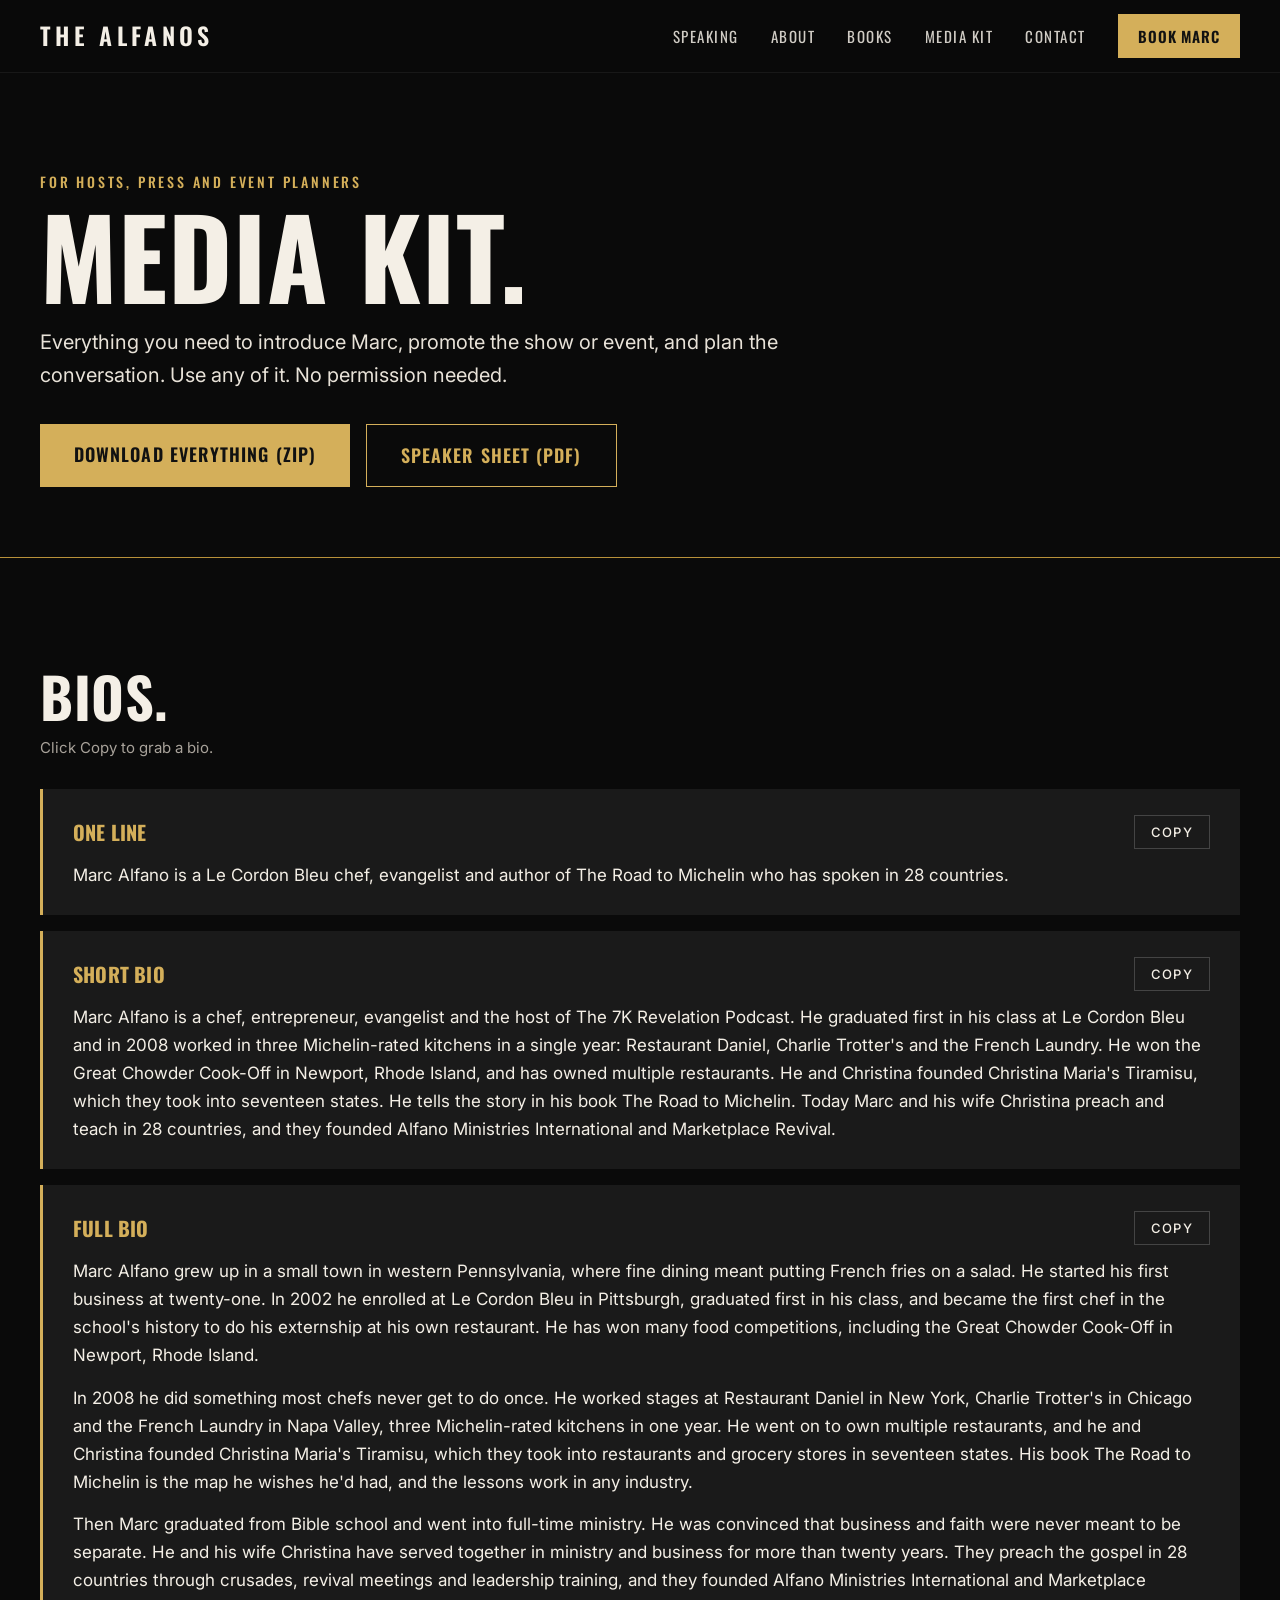
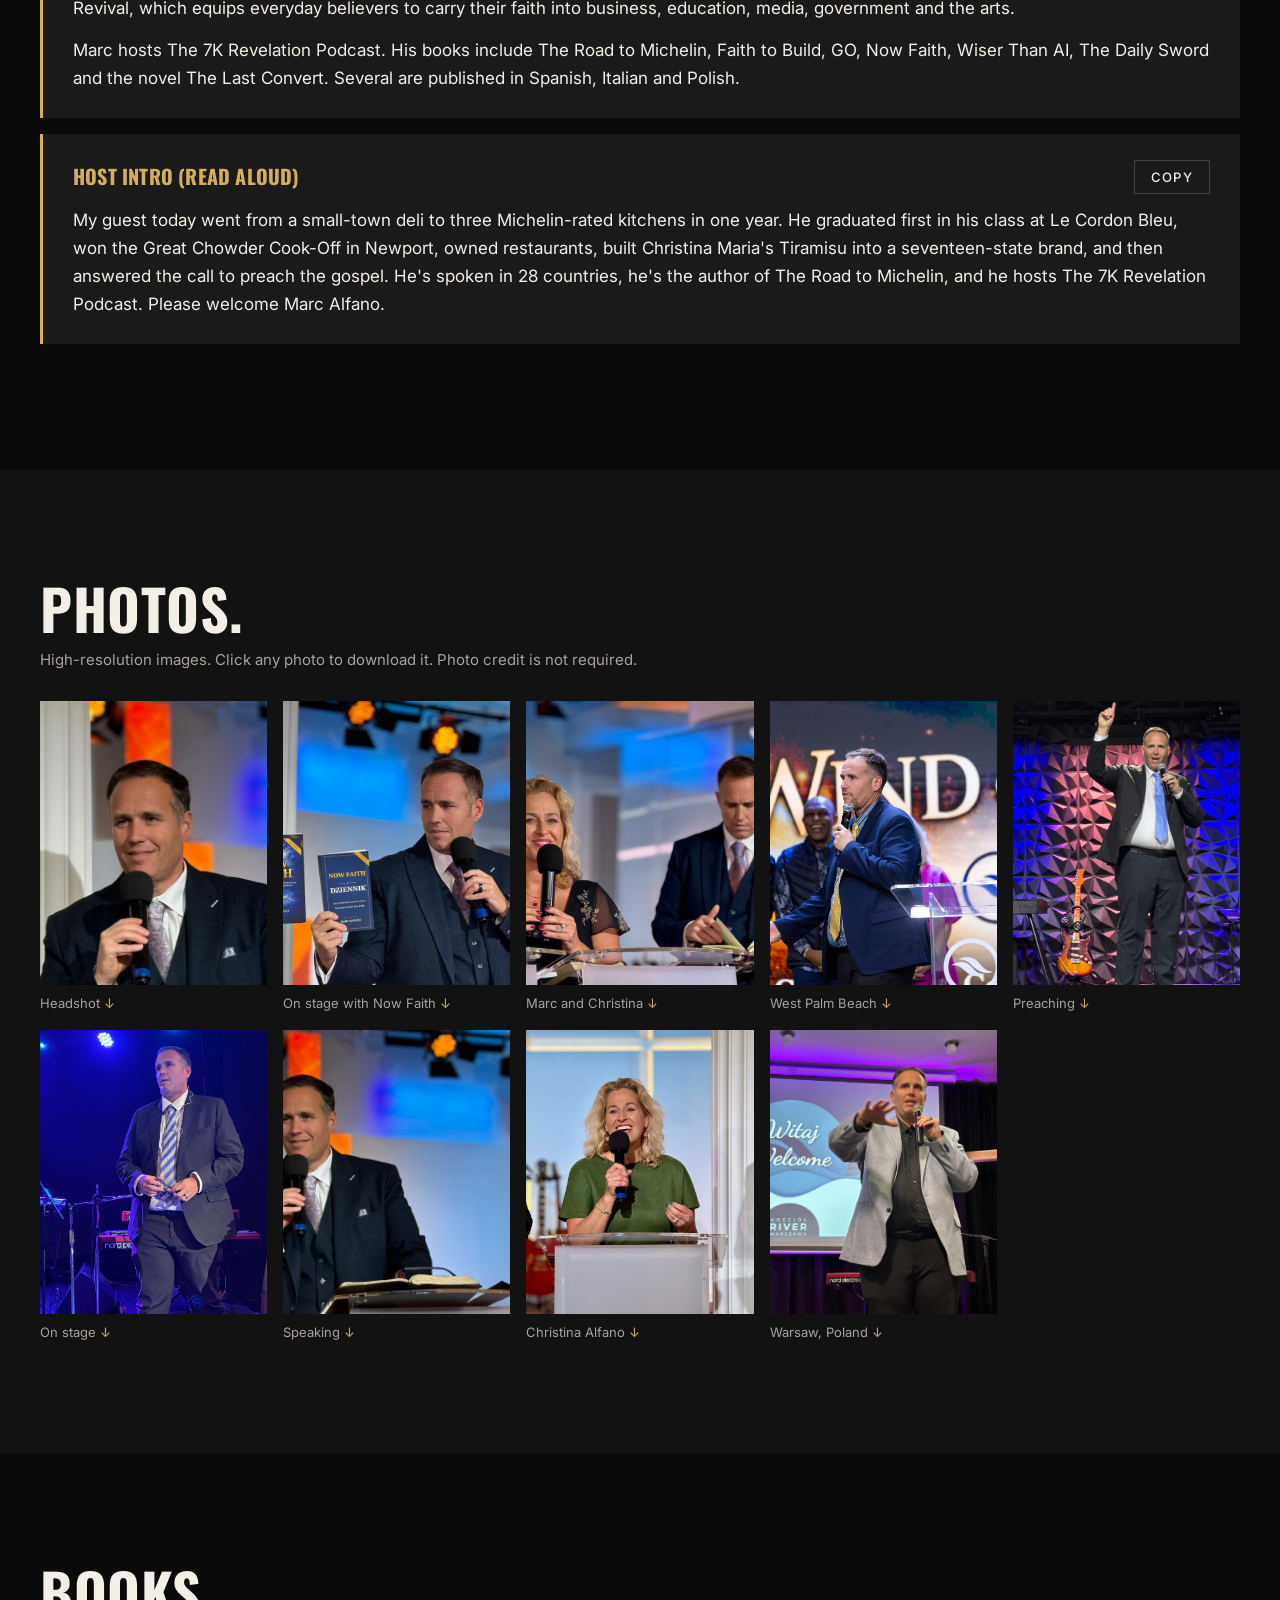
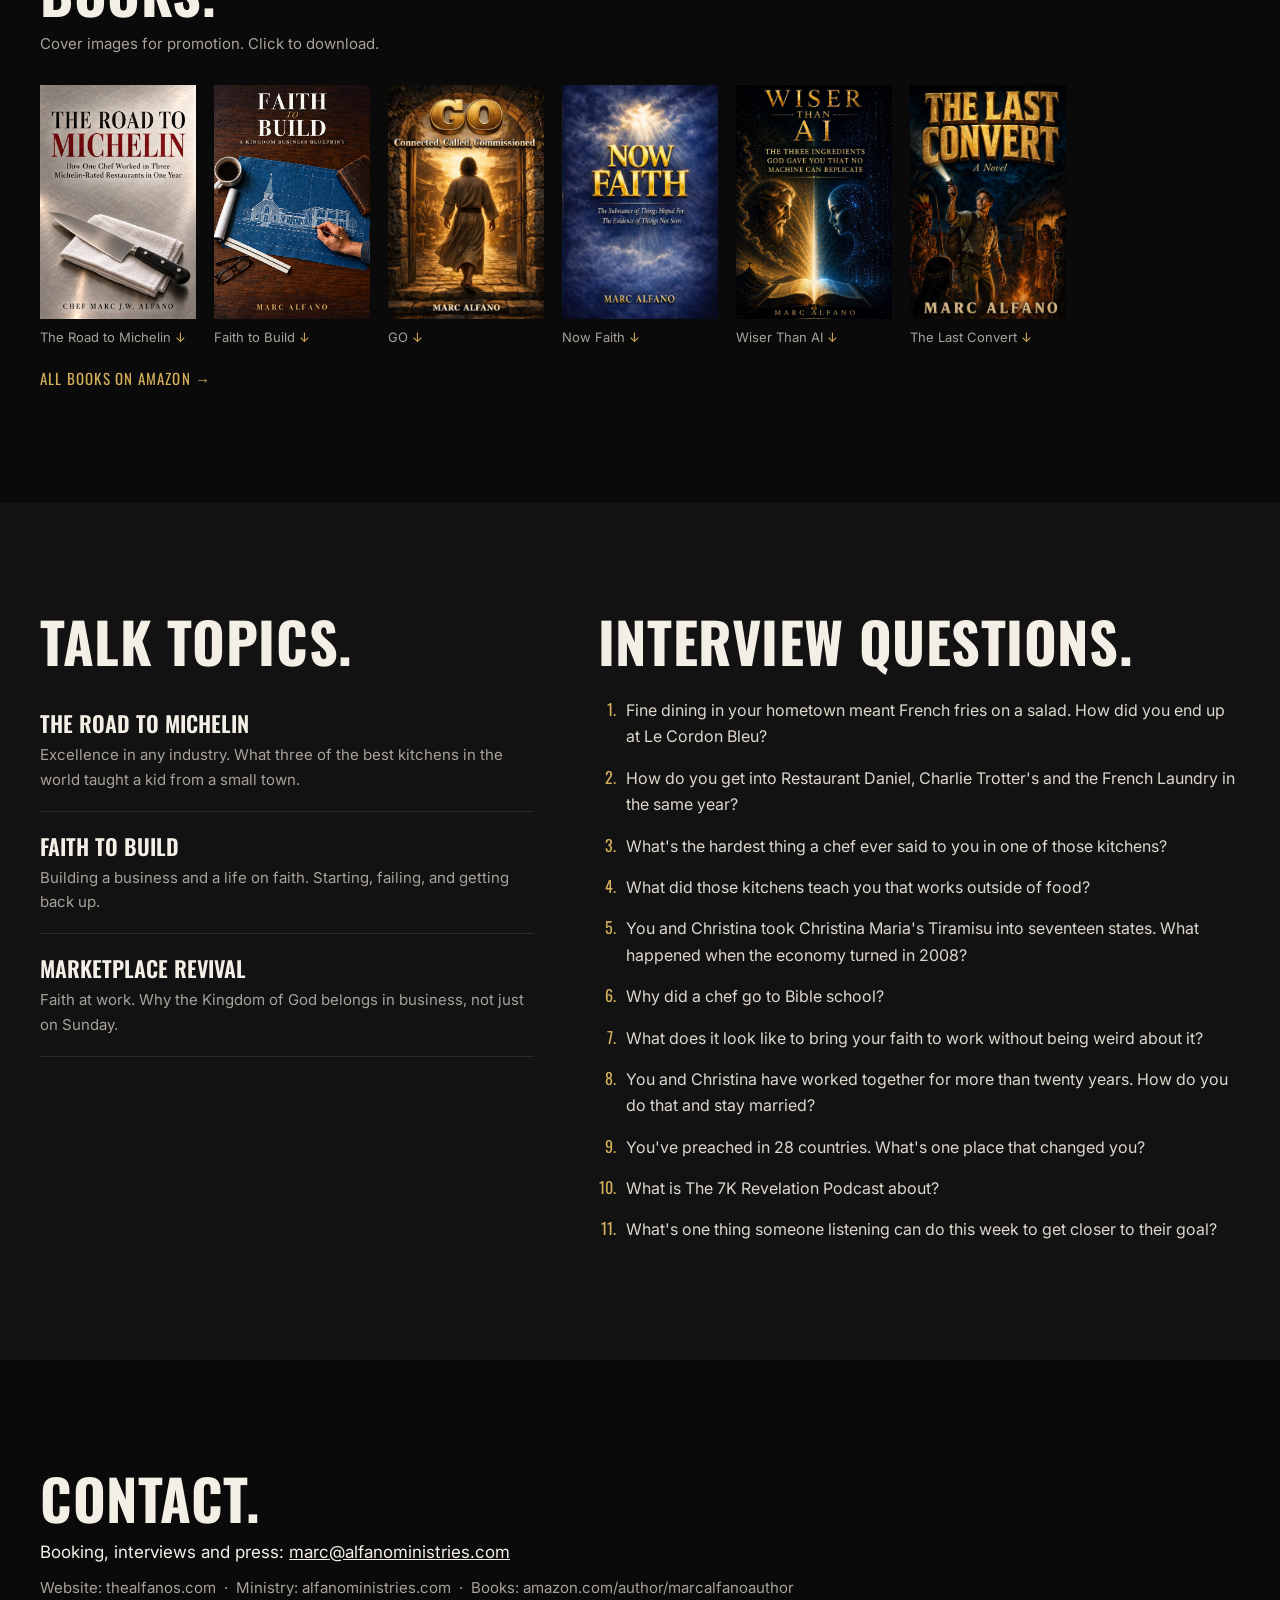
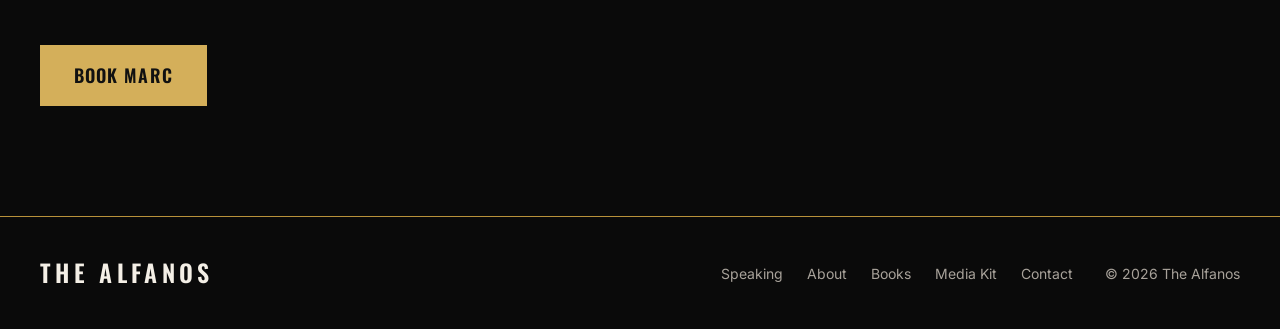
==== commit 2debd0f2: "Add Great Chowder Cook-Off win to bios, about and speaker sheet" ====
--- a/media-kit.html
+++ b/media-kit.html
@@ -53,14 +53,14 @@
     <article class="bio">
       <header><h3>Short bio</h3><button class="copy" data-copy="bio-short">Copy</button></header>
       <div id="bio-short">
-        <p>Marc Alfano is a chef, entrepreneur, evangelist and the host of The 7K Revelation Podcast. He graduated first in his class at Le Cordon Bleu and in 2008 worked in three Michelin-rated kitchens in a single year: Restaurant Daniel, Charlie Trotter's and the French Laundry. He has owned multiple restaurants, and he and Christina founded Christina Maria's Tiramisu, which they took into seventeen states. He tells the story in his book The Road to Michelin. Today Marc and his wife Christina preach and teach in 28 countries, and they founded Alfano Ministries International and Marketplace Revival.</p>
+        <p>Marc Alfano is a chef, entrepreneur, evangelist and the host of The 7K Revelation Podcast. He graduated first in his class at Le Cordon Bleu and in 2008 worked in three Michelin-rated kitchens in a single year: Restaurant Daniel, Charlie Trotter's and the French Laundry. He won the Great Chowder Cook-Off in Newport, Rhode Island, and has owned multiple restaurants. He and Christina founded Christina Maria's Tiramisu, which they took into seventeen states. He tells the story in his book The Road to Michelin. Today Marc and his wife Christina preach and teach in 28 countries, and they founded Alfano Ministries International and Marketplace Revival.</p>
       </div>
     </article>
 
     <article class="bio">
       <header><h3>Full bio</h3><button class="copy" data-copy="bio-long">Copy</button></header>
       <div id="bio-long">
-        <p>Marc Alfano grew up in a small town in western Pennsylvania, where fine dining meant putting French fries on a salad. He started his first business at twenty-one. In 2002 he enrolled at Le Cordon Bleu in Pittsburgh, graduated first in his class, and became the first chef in the school's history to do his externship at his own restaurant.</p>
+        <p>Marc Alfano grew up in a small town in western Pennsylvania, where fine dining meant putting French fries on a salad. He started his first business at twenty-one. In 2002 he enrolled at Le Cordon Bleu in Pittsburgh, graduated first in his class, and became the first chef in the school's history to do his externship at his own restaurant. He has won many food competitions, including the Great Chowder Cook-Off in Newport, Rhode Island.</p>
         <p>In 2008 he did something most chefs never get to do once. He worked stages at Restaurant Daniel in New York, Charlie Trotter's in Chicago and the French Laundry in Napa Valley, three Michelin-rated kitchens in one year. He went on to own multiple restaurants, and he and Christina founded Christina Maria's Tiramisu, which they took into restaurants and grocery stores in seventeen states. His book The Road to Michelin is the map he wishes he'd had, and the lessons work in any industry.</p>
         <p>Then Marc graduated from Bible school and went into full-time ministry. He was convinced that business and faith were never meant to be separate. He and his wife Christina have served together in ministry and business for more than twenty years. They preach the gospel in 28 countries through crusades, revival meetings and leadership training, and they founded Alfano Ministries International and Marketplace Revival, which equips everyday believers to carry their faith into business, education, media, government and the arts.</p>
         <p>Marc hosts The 7K Revelation Podcast. His books include The Road to Michelin, Faith to Build, GO, Now Faith, Wiser Than AI, The Daily Sword and the novel The Last Convert. Several are published in Spanish, Italian and Polish.</p>
@@ -69,7 +69,7 @@
 
     <article class="bio">
       <header><h3>Host intro (read aloud)</h3><button class="copy" data-copy="bio-intro">Copy</button></header>
-      <p id="bio-intro">My guest today went from a small-town deli to three Michelin-rated kitchens in one year. He graduated first in his class at Le Cordon Bleu, owned restaurants, built Christina Maria's Tiramisu into a seventeen-state brand, and then answered the call to preach the gospel. He's spoken in 28 countries, he's the author of The Road to Michelin, and he hosts The 7K Revelation Podcast. Please welcome Marc Alfano.</p>
+      <p id="bio-intro">My guest today went from a small-town deli to three Michelin-rated kitchens in one year. He graduated first in his class at Le Cordon Bleu, won the Great Chowder Cook-Off in Newport, owned restaurants, built Christina Maria's Tiramisu into a seventeen-state brand, and then answered the call to preach the gospel. He's spoken in 28 countries, he's the author of The Road to Michelin, and he hosts The 7K Revelation Podcast. Please welcome Marc Alfano.</p>
     </article>
   </div>
 </section>
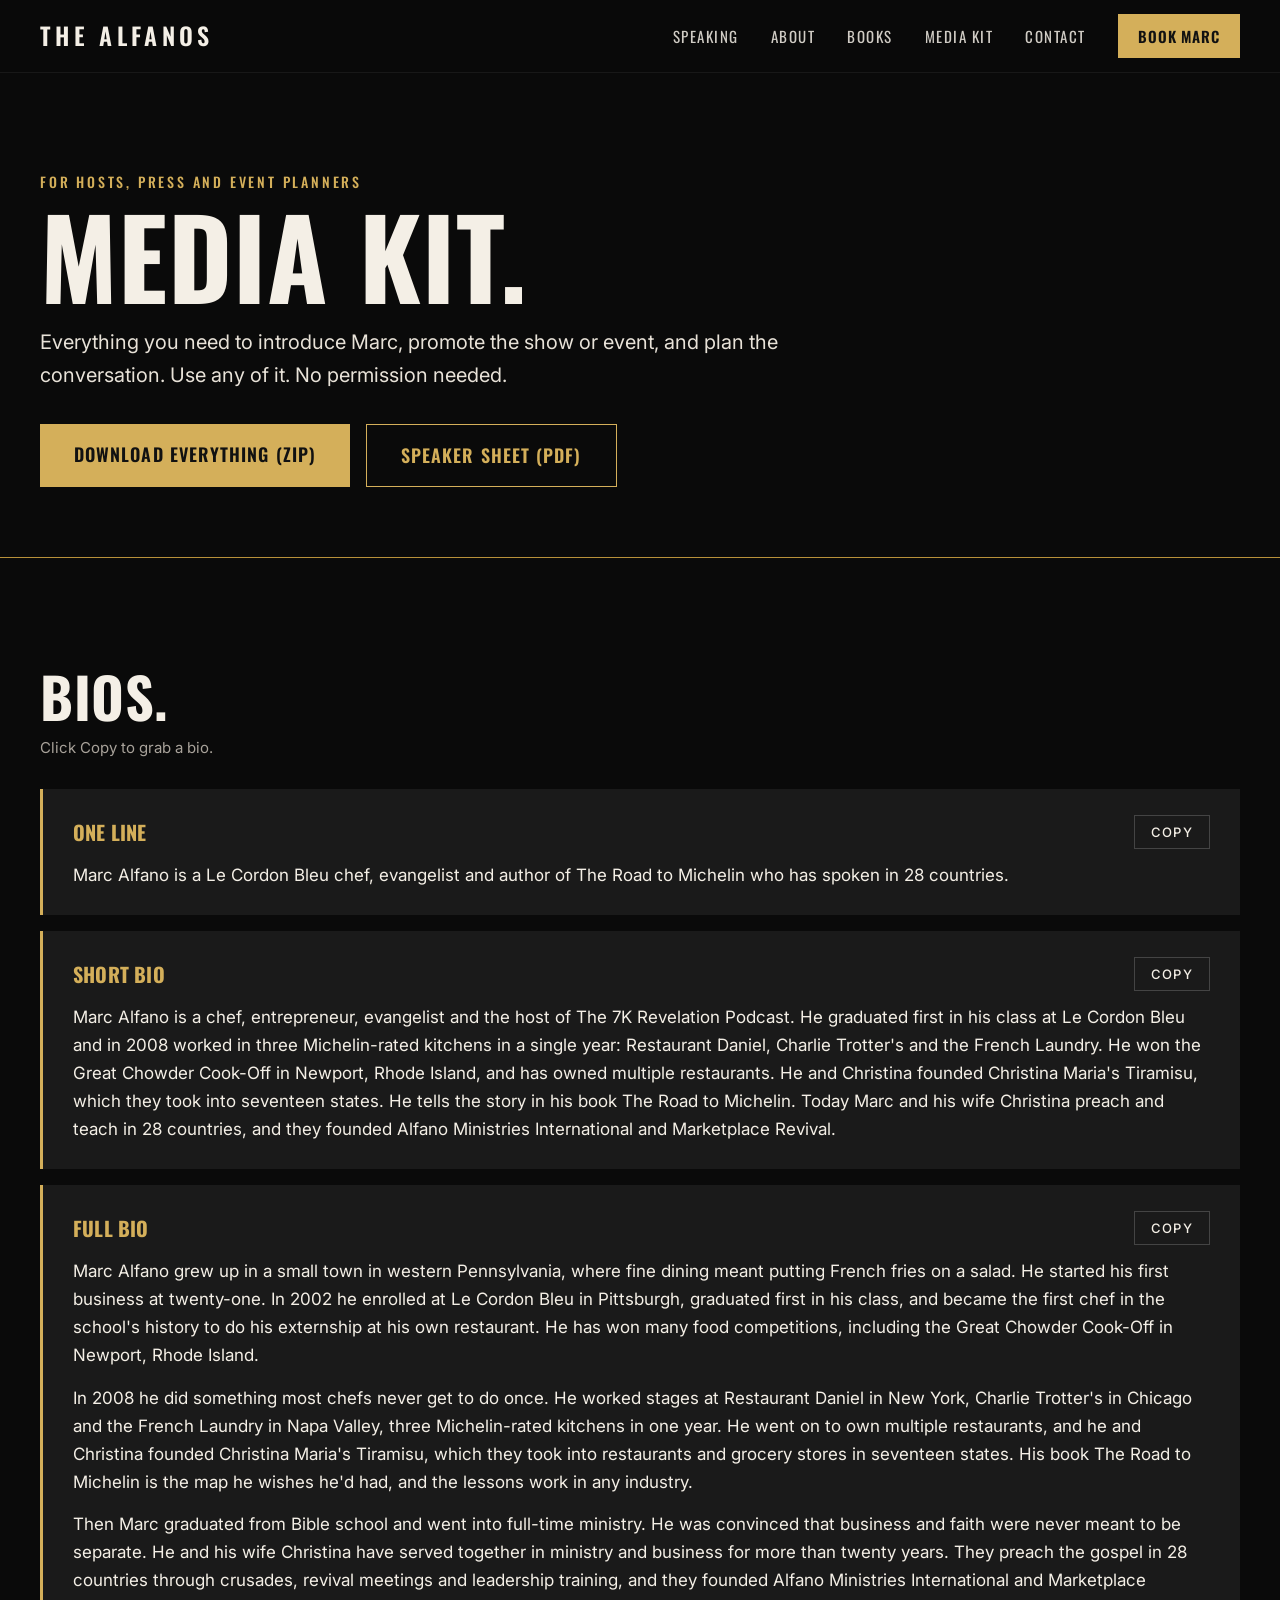
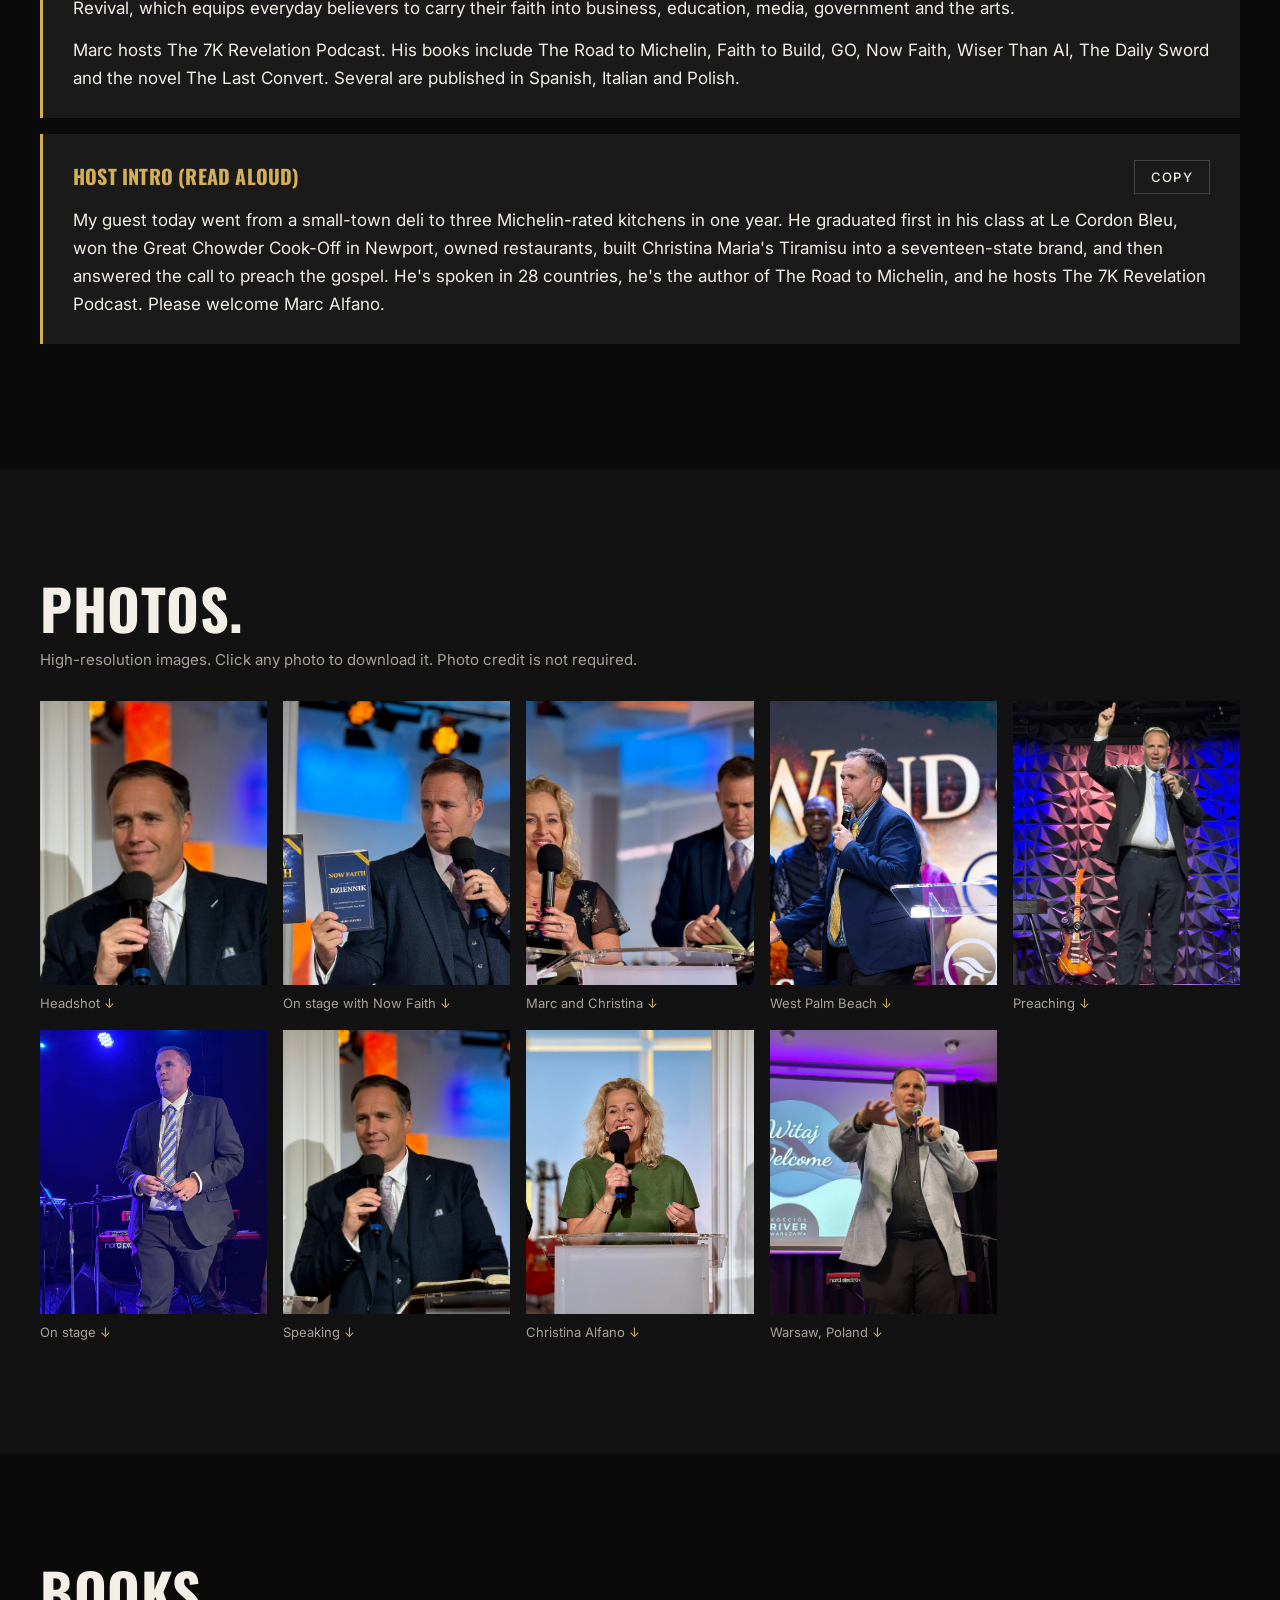
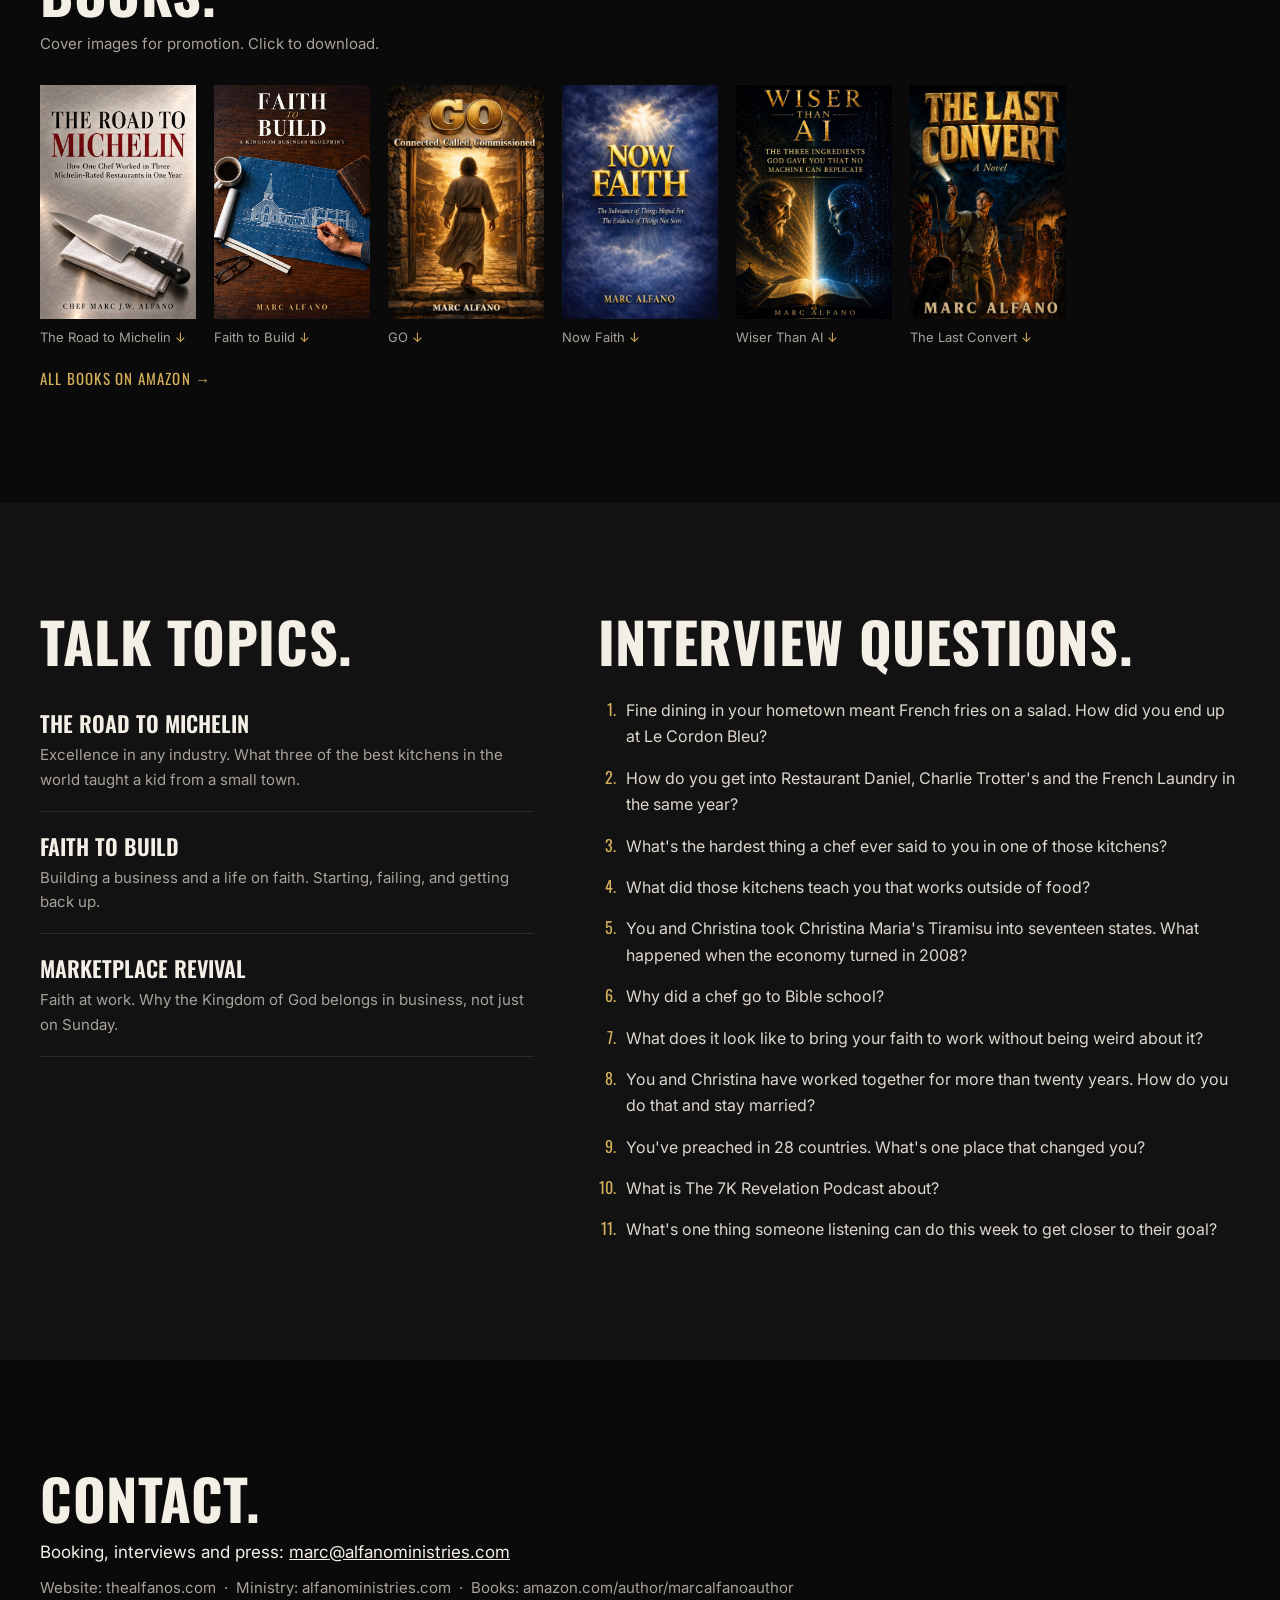
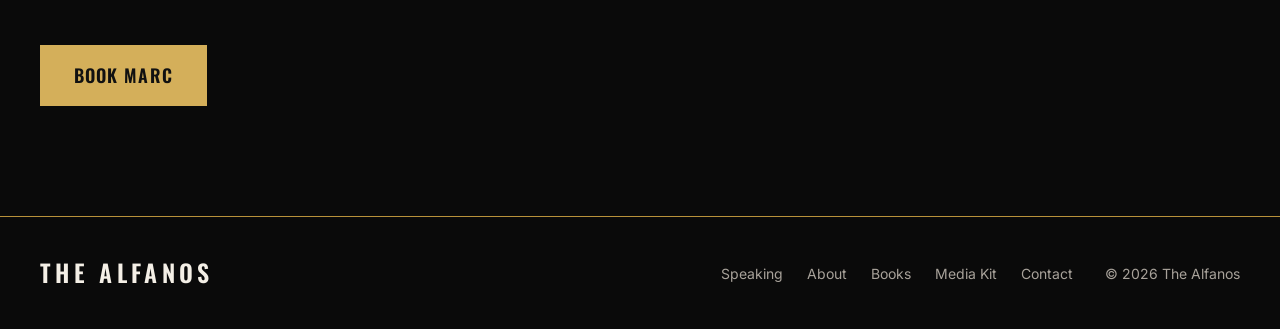
==== commit a4c923ce: "Media kit: show all of Marc in the Speaking photo" ====
--- a/media-kit.html
+++ b/media-kit.html
@@ -85,7 +85,7 @@
       <a href="img/kit/marc-west-palm.jpg" download><img src="img/kit/marc-west-palm.jpg" alt="Marc Alfano speaking in West Palm Beach" loading="lazy"><span>West Palm Beach</span></a>
       <a href="img/kit/marc-stage-purple.jpg" download><img src="img/kit/marc-stage-purple.jpg" alt="Marc Alfano preaching on a purple stage" loading="lazy"><span>Preaching</span></a>
       <a href="img/kit/marc-stage-blue.jpg" download><img src="img/hero.jpg" alt="Marc Alfano on a blue-lit stage" loading="lazy"><span>On stage</span></a>
-      <a href="img/kit/marc-preaching.jpg" download><img src="img/marc-preaching.jpg" alt="Marc Alfano speaking" loading="lazy"><span>Speaking</span></a>
+      <a href="img/kit/marc-preaching.jpg" download><img src="img/marc-preaching.jpg" alt="Marc Alfano speaking" loading="lazy" style="object-position: 0% center"><span>Speaking</span></a>
       <a href="img/kit/christina-preaching.jpg" download><img src="img/christina-preaching.jpg" alt="Christina Alfano speaking" loading="lazy"><span>Christina Alfano</span></a>
       <a href="img/kit/marc-warsaw.jpg" download><img src="img/warsaw.jpg" alt="Marc Alfano speaking in Warsaw" loading="lazy"><span>Warsaw, Poland</span></a>
     </div>
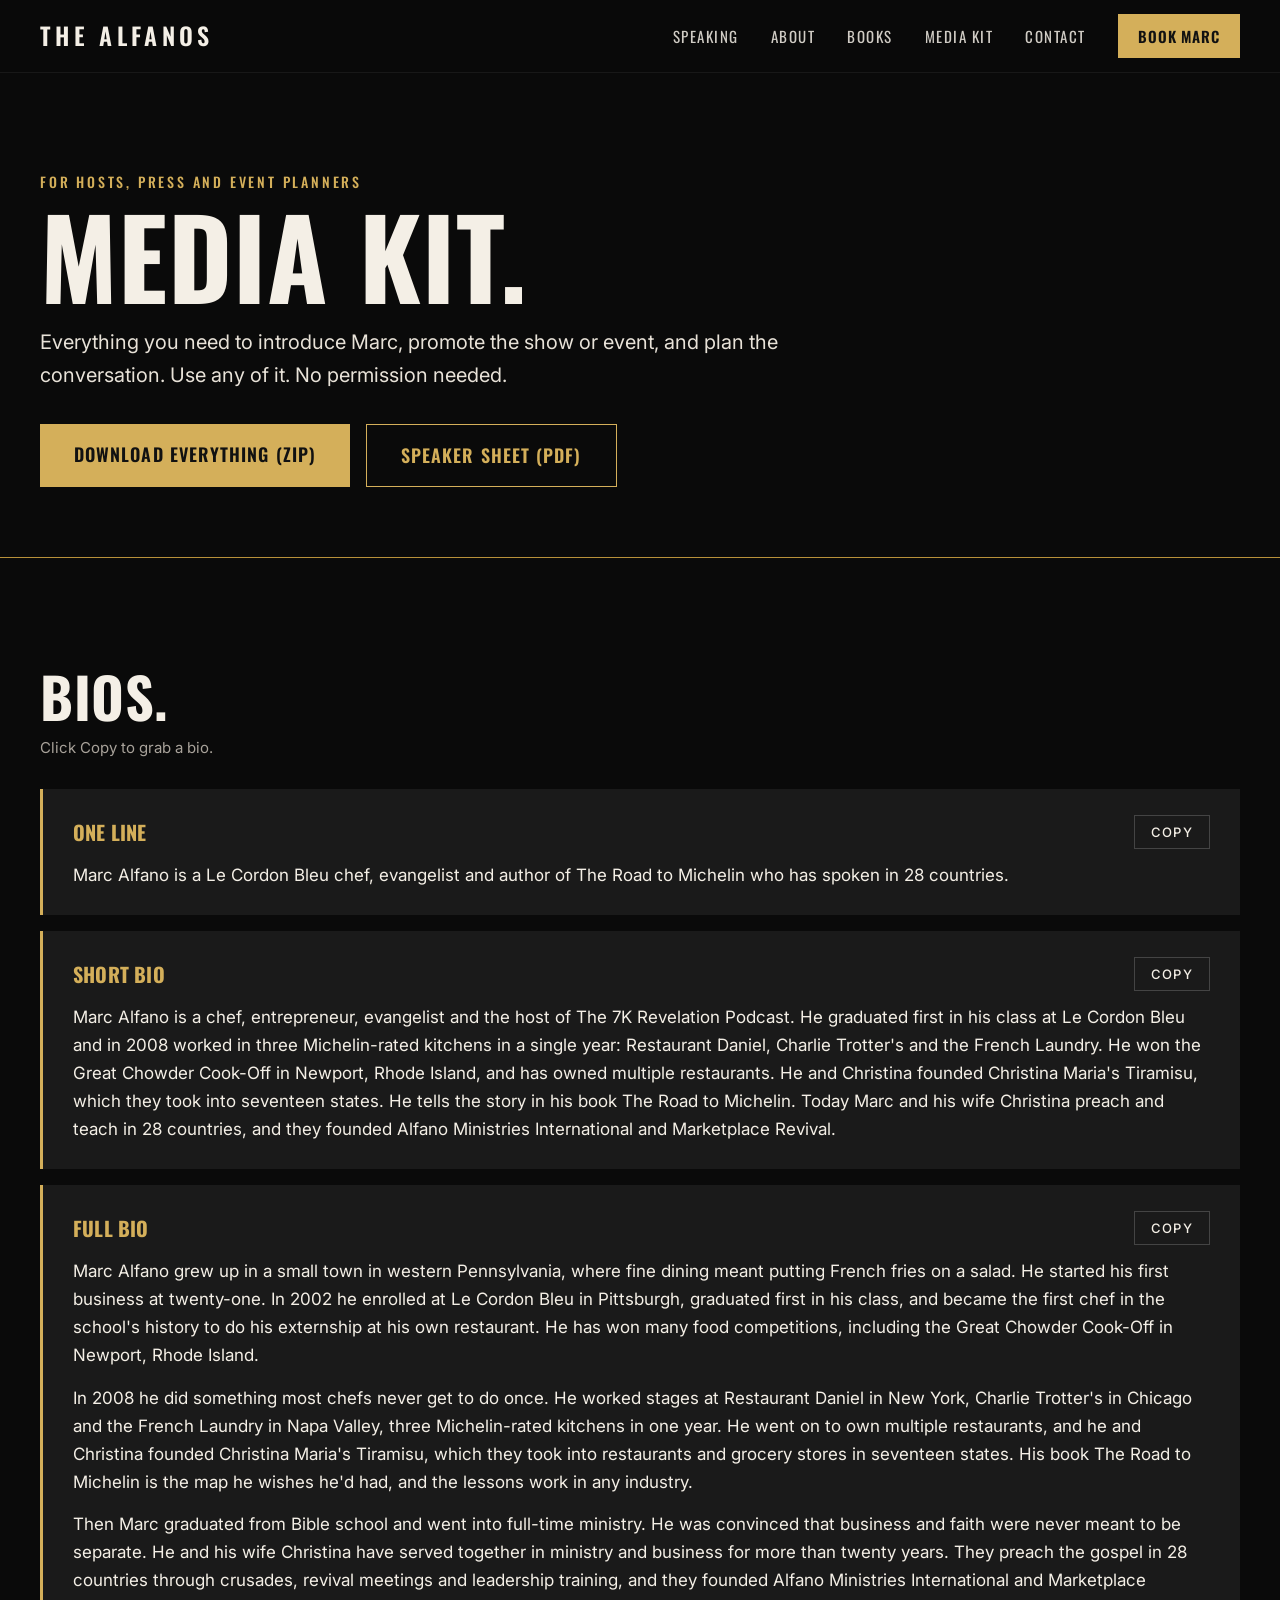
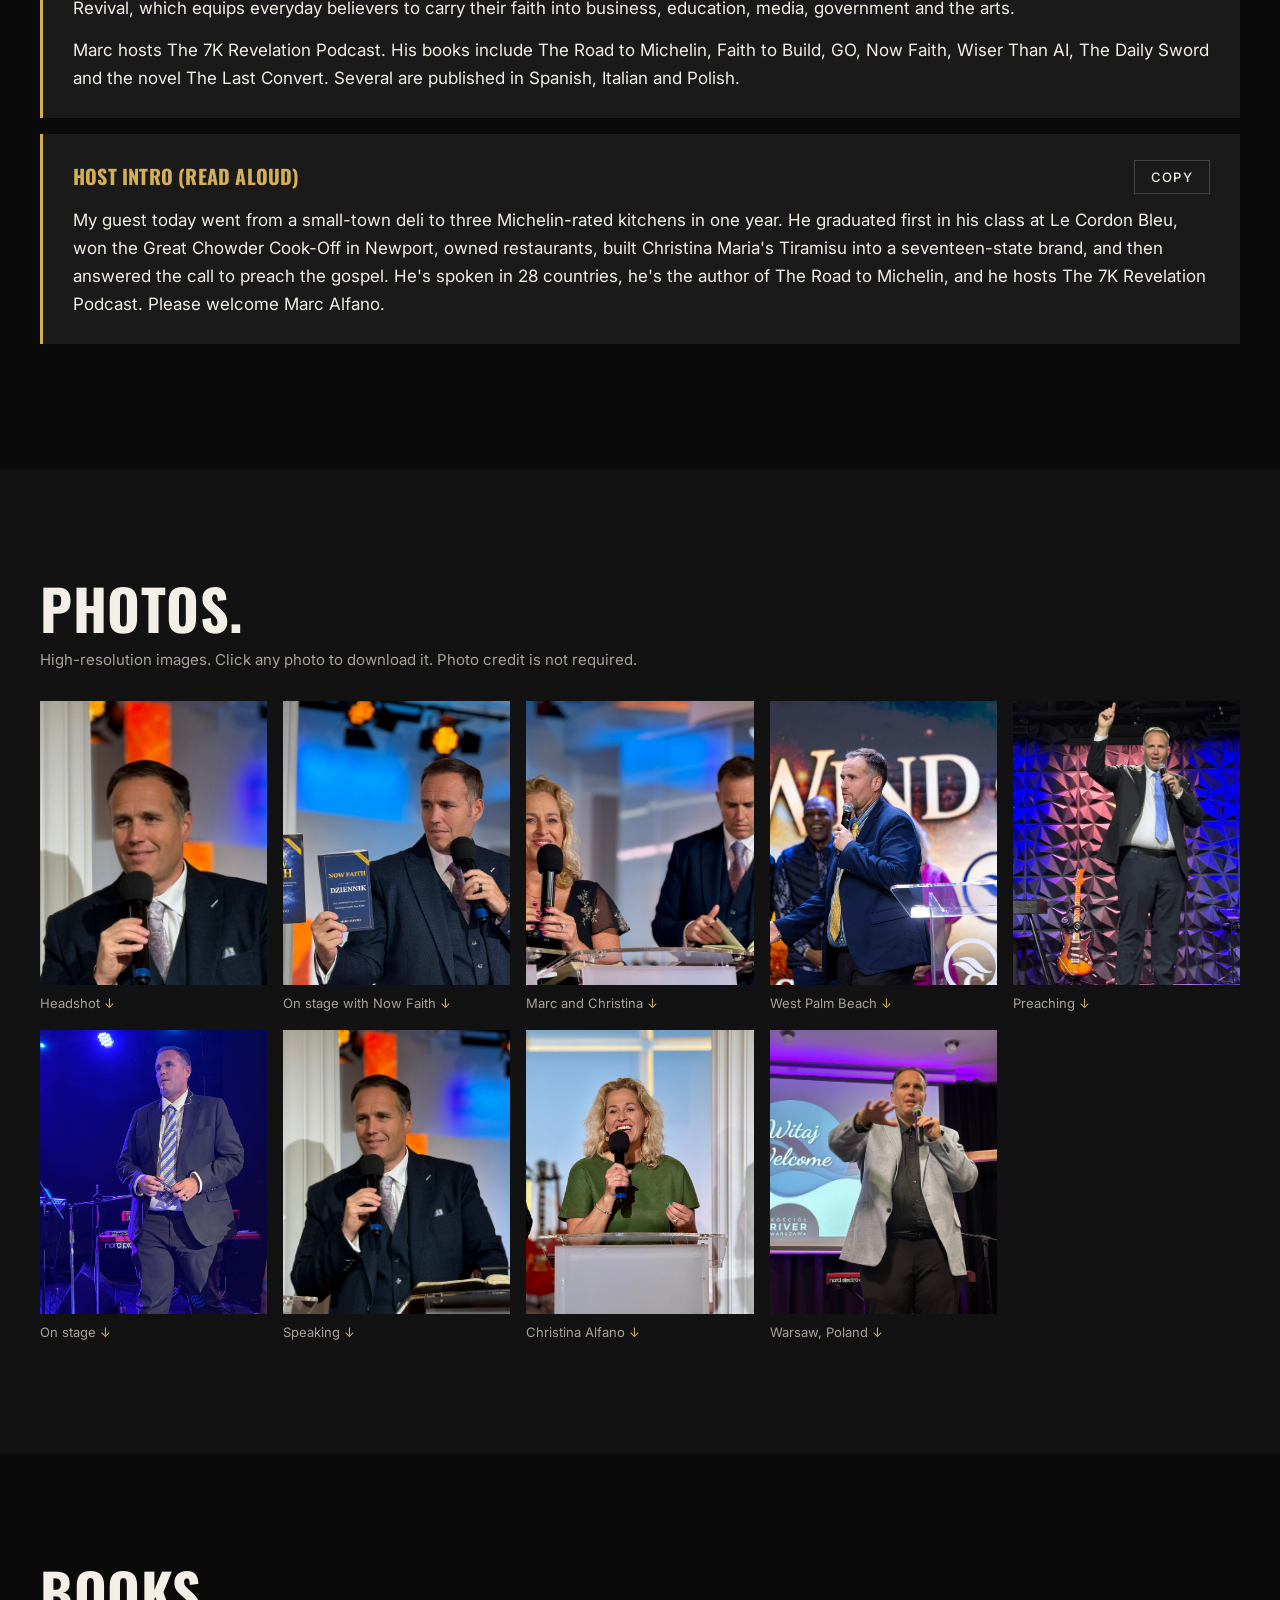
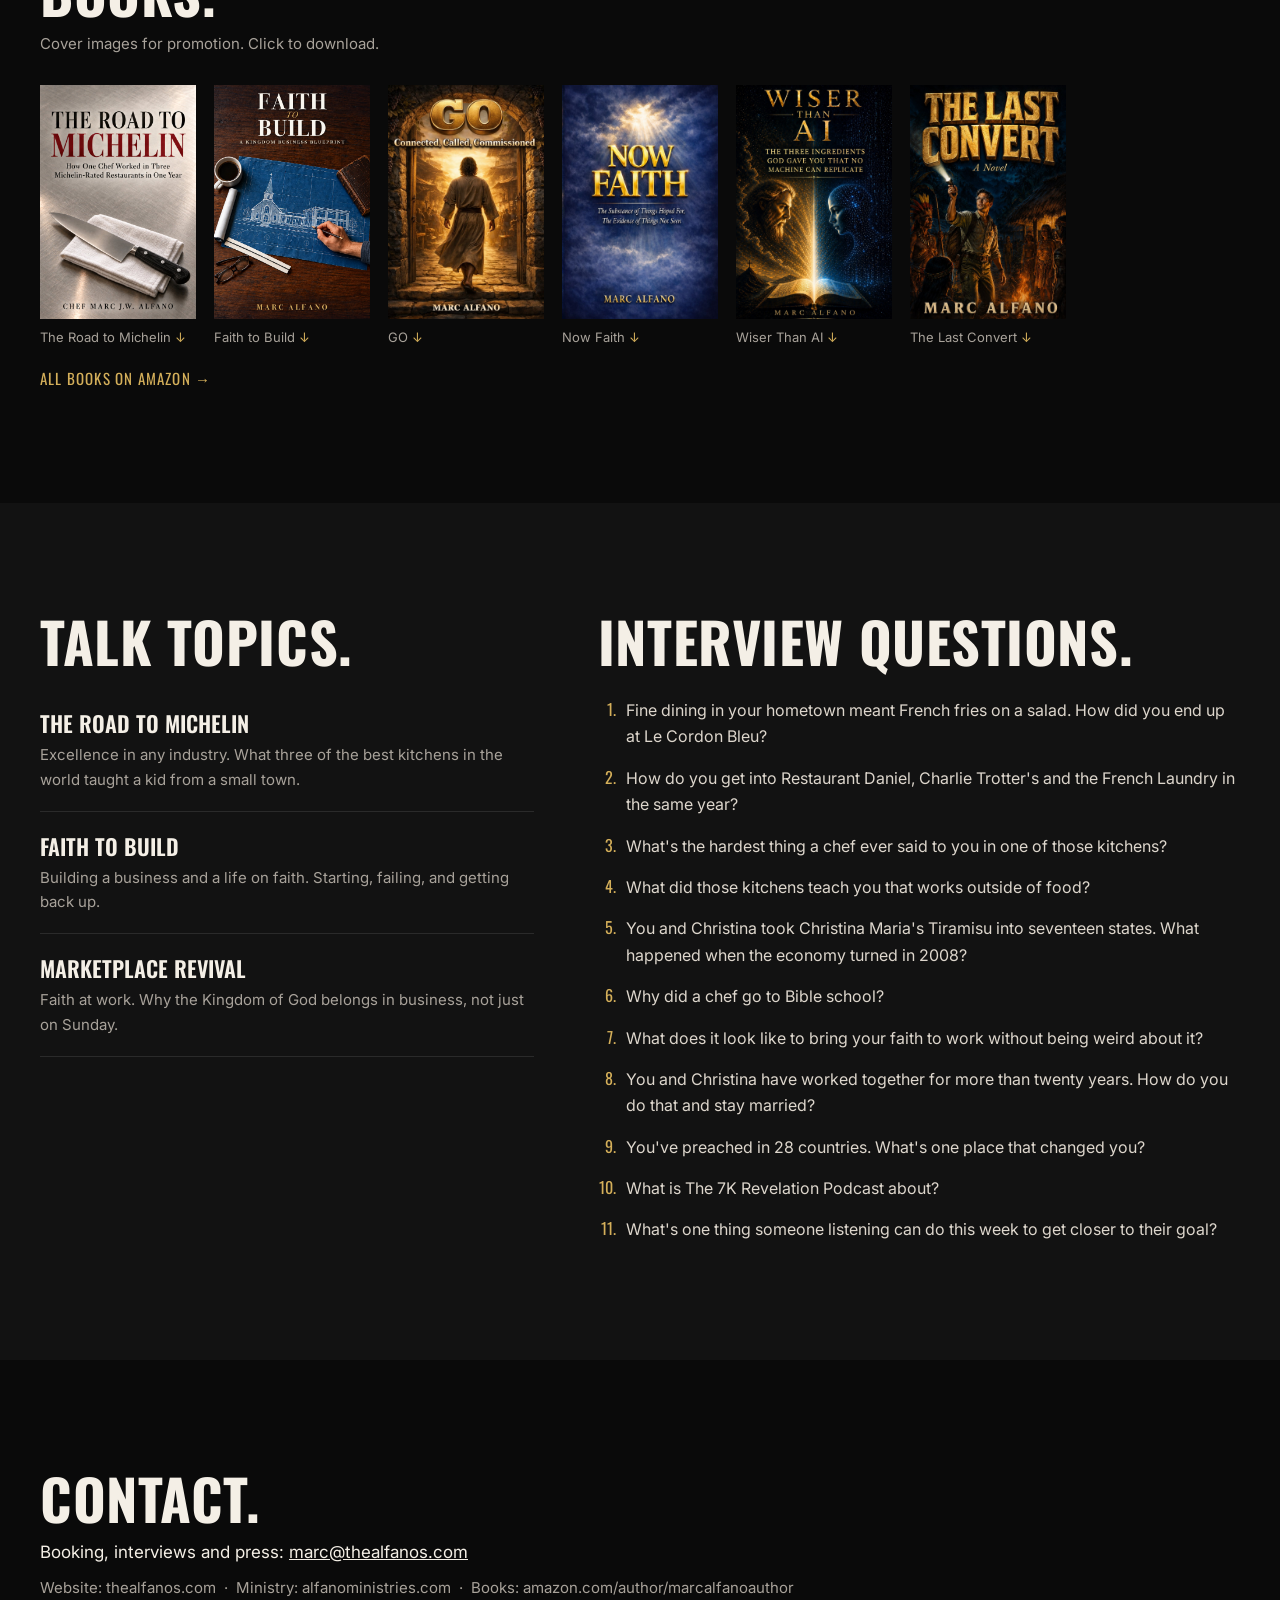
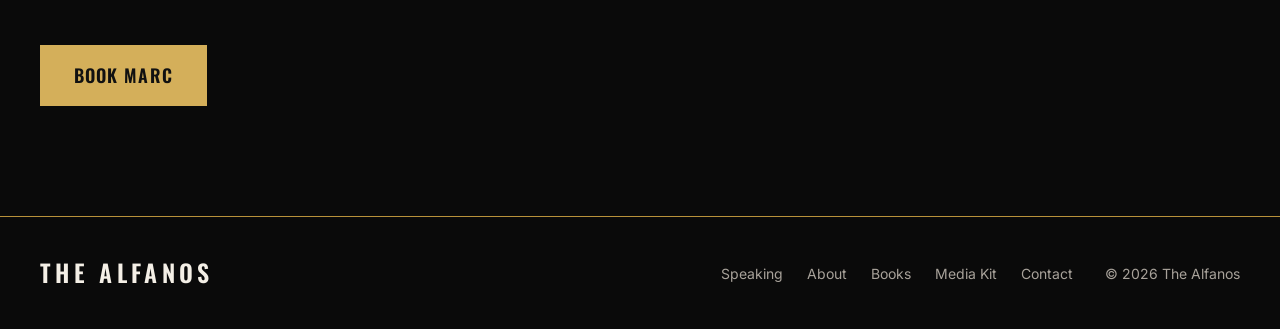
==== commit b3f77fc5: "Use marc@thealfanos.com as the contact address" ====
--- a/media-kit.html
+++ b/media-kit.html
@@ -140,7 +140,7 @@
 <section class="section kit-section">
   <div class="wrap kit-contact">
     <h2>Contact.</h2>
-    <p>Booking, interviews and press: <a href="mailto:marc@alfanoministries.com">marc@alfanoministries.com</a></p>
+    <p>Booking, interviews and press: <a href="mailto:marc@thealfanos.com">marc@thealfanos.com</a></p>
     <p class="muted">Website: thealfanos.com &nbsp;·&nbsp; Ministry: alfanoministries.com &nbsp;·&nbsp; Books: amazon.com/author/marcalfanoauthor</p>
     <a href="index.html#book" class="btn">Book Marc</a>
   </div>
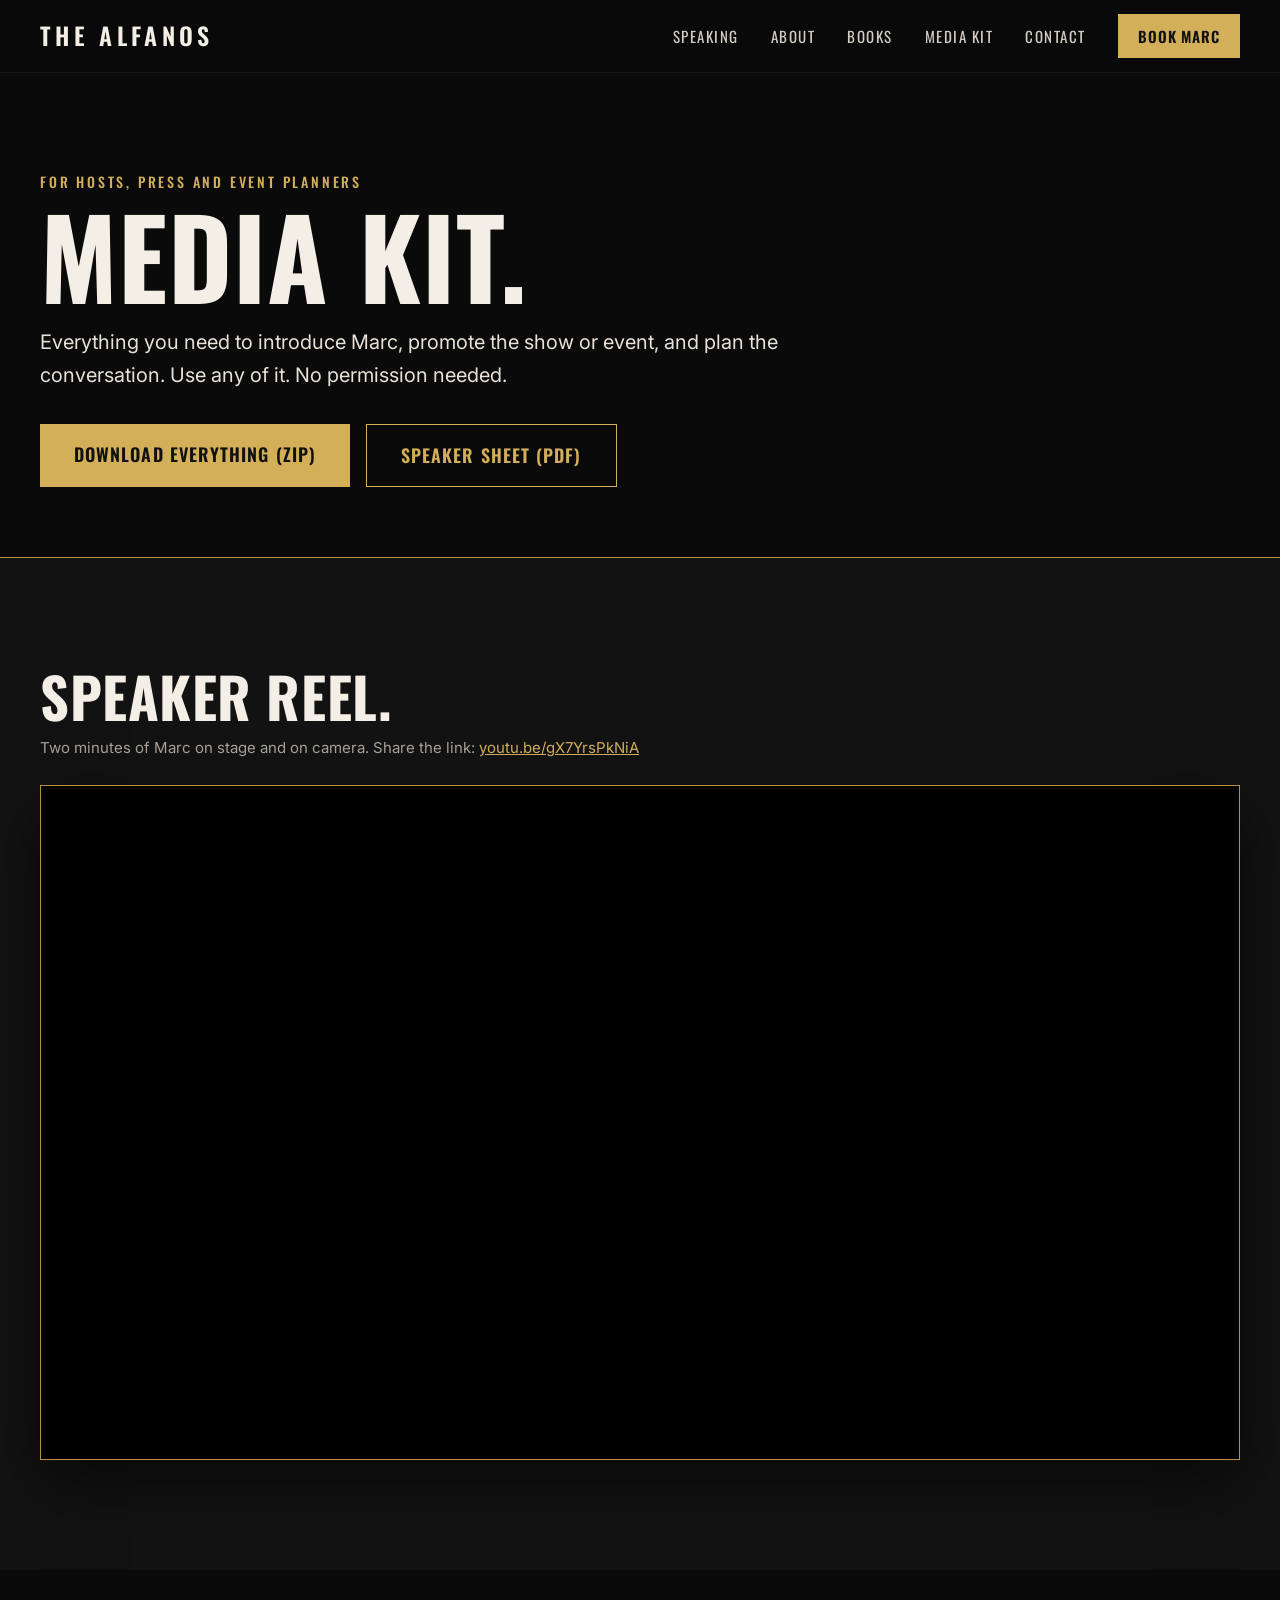
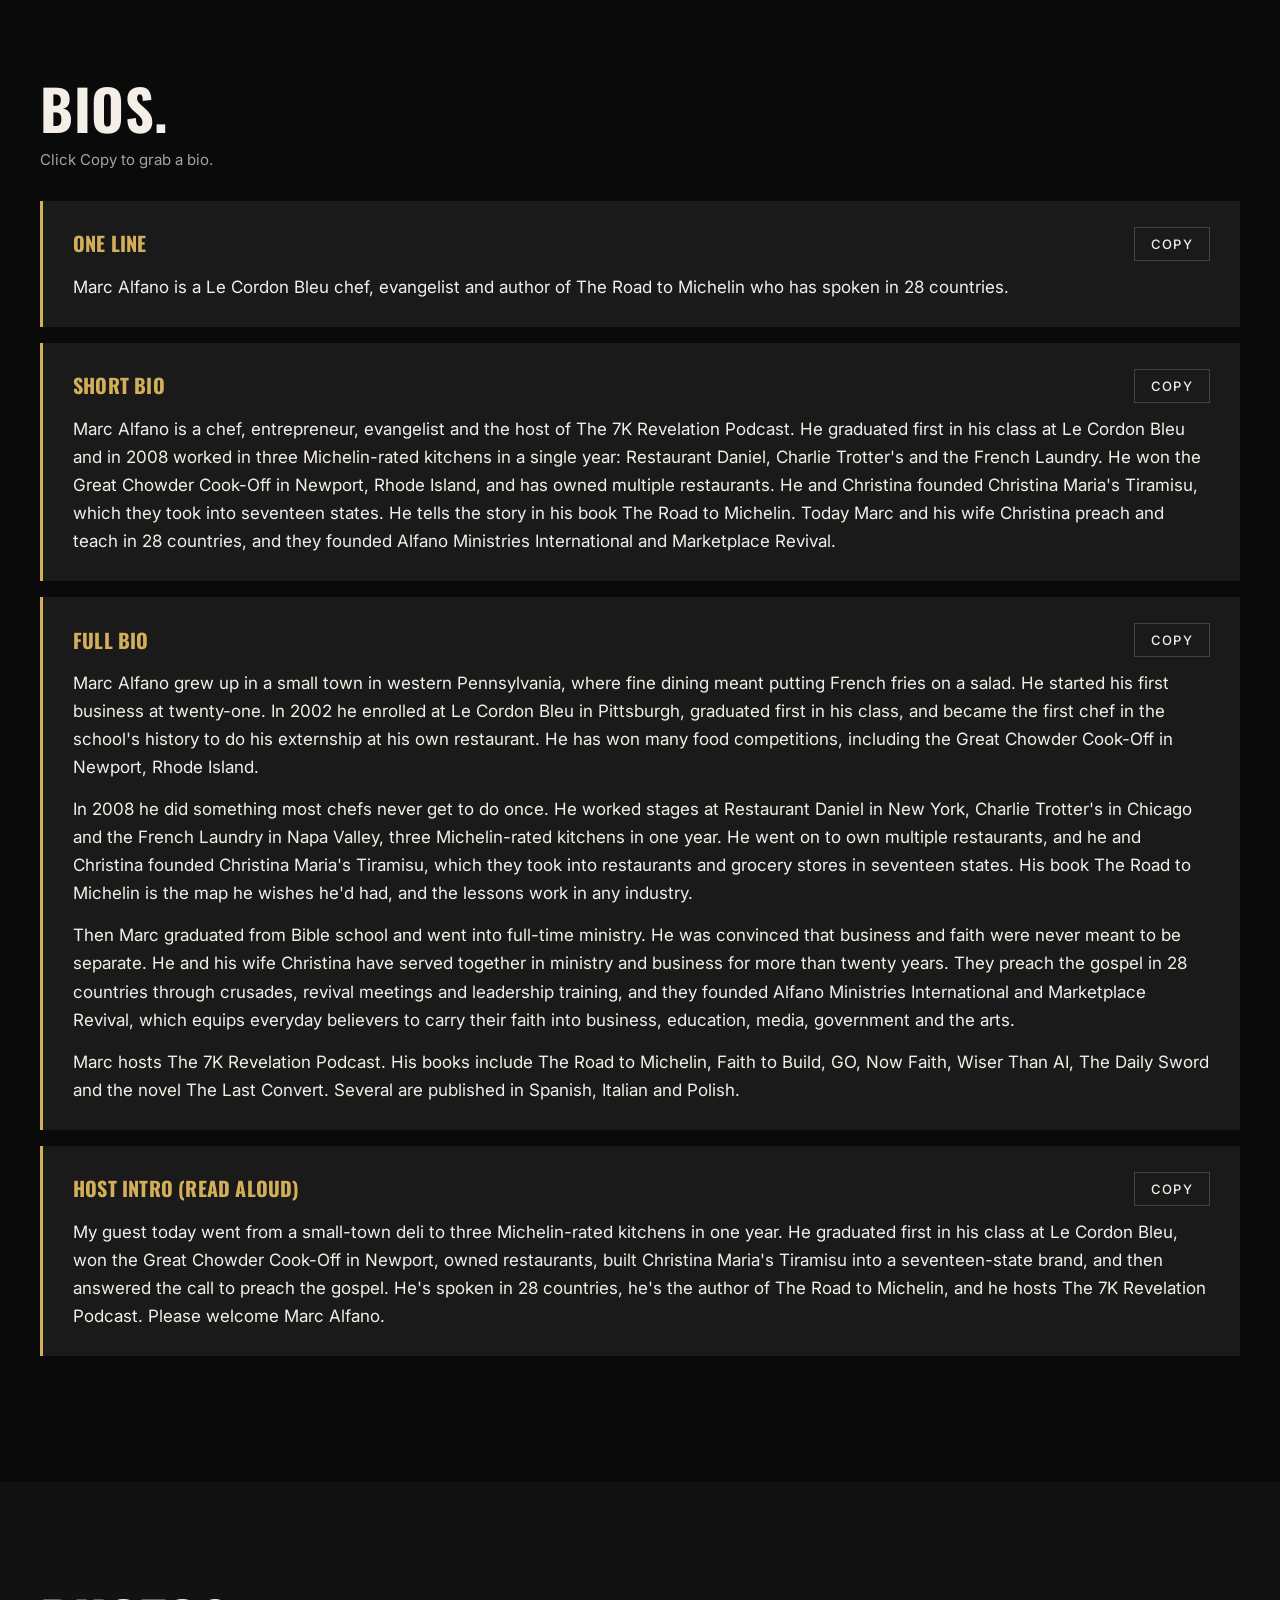
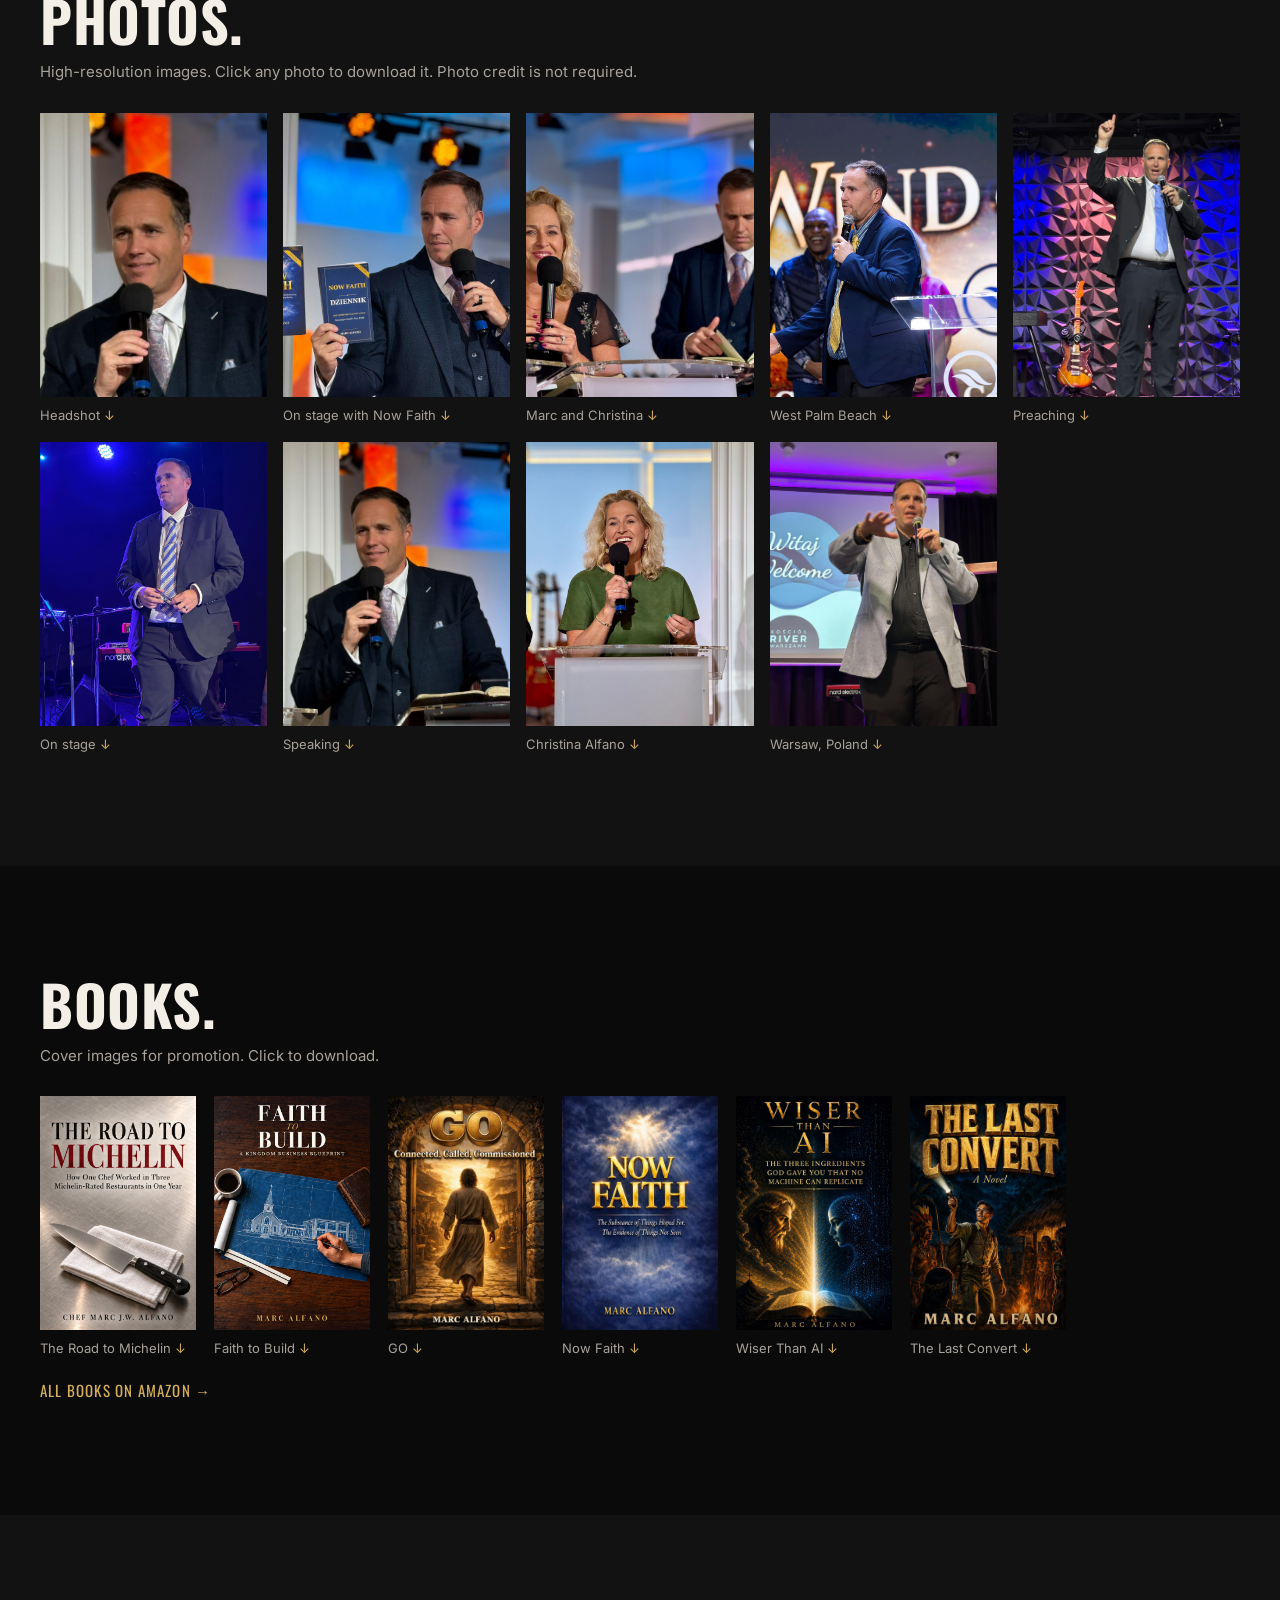
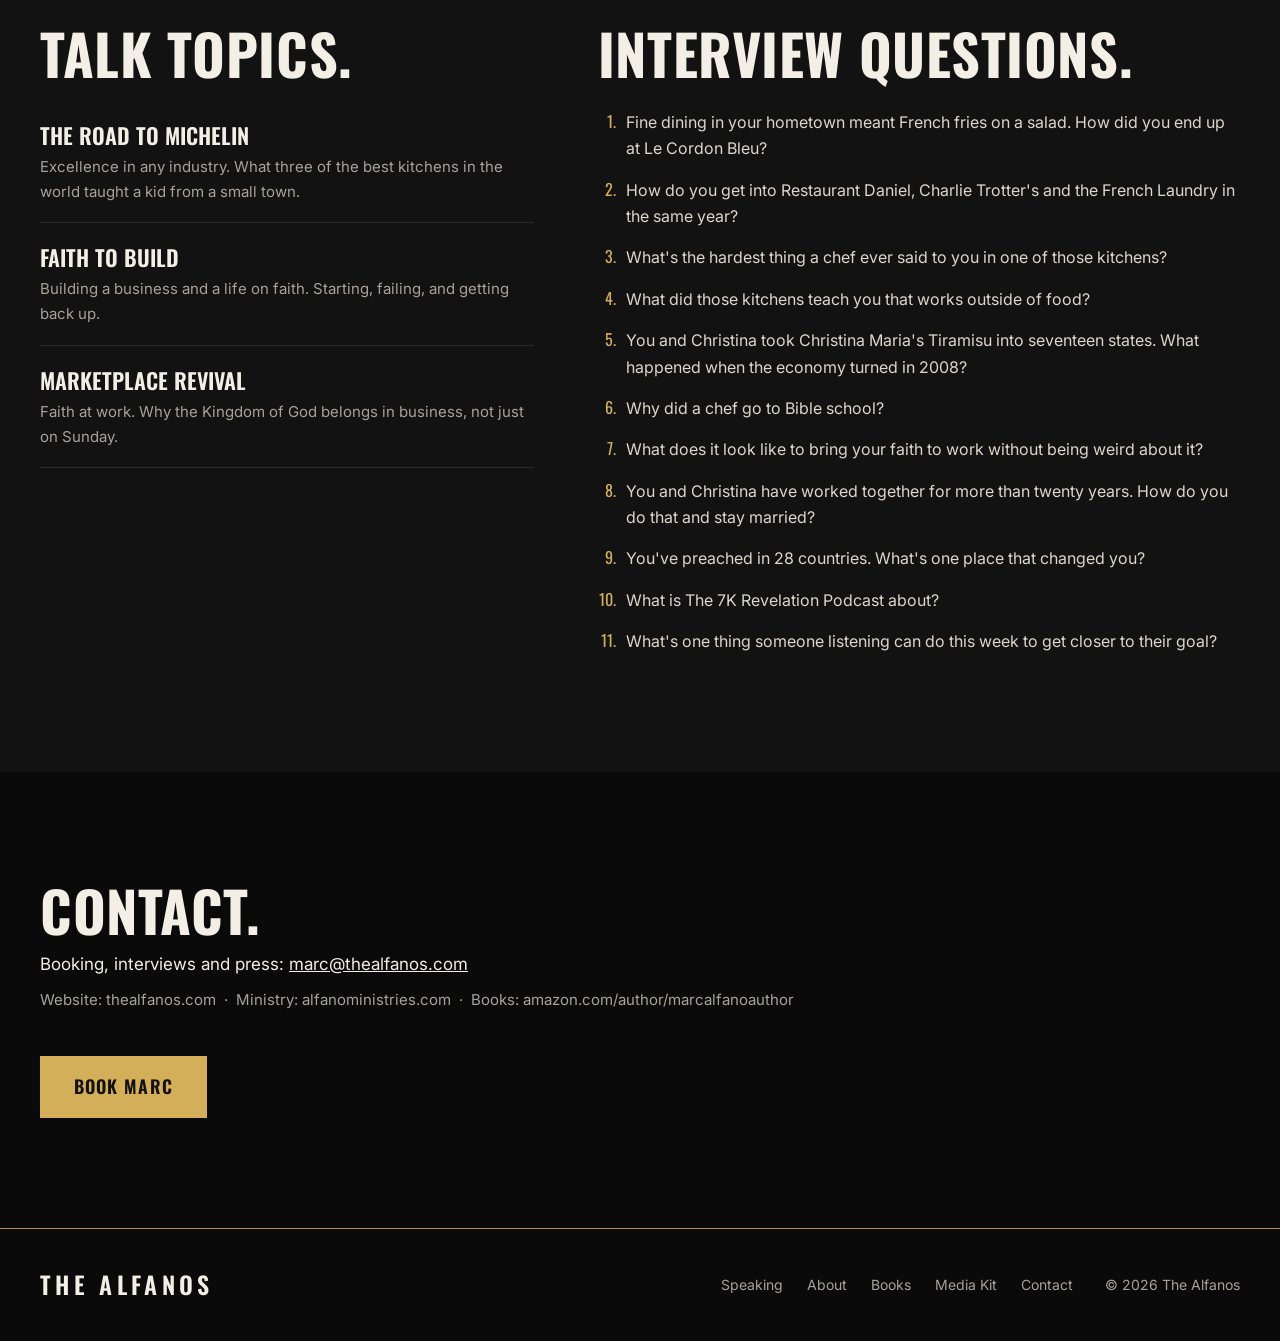
==== commit ab5bb0af: "Add speaker reel to home page and media kit Co-Authored-By: Claude Opus 5.5 <noreply@anthropic.com>" ====
--- a/media-kit.html
+++ b/media-kit.html
@@ -9,7 +9,7 @@
 <link rel="preconnect" href="https://fonts.googleapis.com">
 <link rel="preconnect" href="https://fonts.gstatic.com" crossorigin>
 <link href="https://fonts.googleapis.com/css2?family=Oswald:wght@500;600;700&family=Inter:wght@400;500;600&display=swap" rel="stylesheet">
-<link rel="stylesheet" href="css/style.css?v=5">
+<link rel="stylesheet" href="css/style.css?v=7">
 </head>
 <body>
 
@@ -37,6 +37,14 @@
       <a href="downloads/Marc-Alfano-Media-Kit.zip" class="btn" download>Download everything (ZIP)</a>
       <a href="downloads/Marc-Alfano-Speaker-Sheet.pdf" class="btn btn-ghost" download>Speaker sheet (PDF)</a>
     </div>
+  </div>
+</section>
+
+<section class="section alt kit-section" id="reel">
+  <div class="wrap">
+    <h2>Speaker reel.</h2>
+    <p class="muted">Two minutes of Marc on stage and on camera. Share the link: <a href="https://youtu.be/gX7YrsPkNiA">youtu.be/gX7YrsPkNiA</a></p>
+    <div class="video"><iframe src="https://www.youtube-nocookie.com/embed/gX7YrsPkNiA?rel=0" title="Marc Alfano keynote speaker reel" loading="lazy" allow="accelerometer; encrypted-media; gyroscope; picture-in-picture; fullscreen" allowfullscreen></iframe></div>
   </div>
 </section>
 
--- a/css/style.css
+++ b/css/style.css
@@ -53,7 +53,7 @@
 .strip-row div { padding: 28px 16px; text-align: center; border-left: 1px solid var(--line); }
 .strip-row div:first-child { border-left: 0; }
 .strip strong { display: block; font-size: 22px; font-weight: 600; }
-.strip span { display: block; font-size: 13px; letter-spacing: .14em; text-transform: uppercase; color: var(--muted); margin-top: 4px; }
+.strip-row > div > span:not(.strip-icon) { display: block; font-size: 13px; letter-spacing: .14em; text-transform: uppercase; color: var(--muted); margin-top: 4px; }
 
 /* Sections */
 .section { padding: 110px 0; }
@@ -90,6 +90,12 @@
 .shows strong { font: 600 24px var(--head); text-transform: uppercase; }
 .shows span { color: var(--muted); font-size: 14px; text-align: right; }
 .kit { display: grid; grid-template-columns: 200px 1fr; gap: 32px; align-items: center; border-left: 1px solid var(--gold-deep); padding-left: 48px; }
+.praise { border-top: 1px solid var(--line); text-align: center; }
+.quote { max-width: 860px; margin: 0 auto; }
+.quote p { font: 400 clamp(22px, 2.6vw, 30px)/1.45 var(--body); color: var(--text); margin-bottom: 28px; }
+.quote footer { display: flex; flex-direction: column; gap: 4px; align-items: center; }
+.quote footer strong { font: 600 20px var(--head); text-transform: uppercase; color: var(--gold); letter-spacing: .05em; }
+.quote footer span { color: var(--muted); font-size: 14px; }
 .kit img { width: 200px; aspect-ratio: 1; object-fit: cover; }
 .kit h2 { margin-bottom: 14px; }
 
@@ -186,3 +192,19 @@
 @media (max-width: 760px) { .kit-hero { padding: 120px 0 50px; } .bio { padding: 20px; } }
 
 @media (max-width: 760px) { .about-banner img { aspect-ratio: 4 / 3; } }
+
+/* Strip icons */
+.strip-icon { display: block; height: 40px; margin: 0 auto 12px; color: var(--gold); }
+svg.strip-icon { width: 40px; }
+svg.strip-icon.stars { width: 104px; height: 32px; margin-top: 4px; margin-bottom: 16px; }
+img.strip-icon.map { width: auto; height: 40px; opacity: .95; }
+.strip-icon.pod { display: inline-flex; flex-direction: column; justify-content: center; align-items: center; width: 52px; height: 52px; margin: -6px auto 6px; background: #1f3d61; border: 1px solid var(--gold-deep); border-radius: 6px; line-height: 1; }
+.strip-icon.pod b { font: 700 22px/1 Georgia, "Times New Roman", serif; color: #e8b923; }
+.strip-icon.pod i { font: 600 6px/1 var(--body); font-style: normal; letter-spacing: .14em; text-transform: uppercase; color: #fff; margin-top: 4px; }
+
+/* Speaker reel */
+.hero-actions { display: flex; gap: 14px; flex-wrap: wrap; }
+.video { position: relative; aspect-ratio: 16 / 9; background: #000; border: 1px solid var(--gold-deep); box-shadow: 0 24px 60px rgba(0,0,0,.5); }
+.video iframe { position: absolute; inset: 0; width: 100%; height: 100%; border: 0; }
+#reel .muted { margin-bottom: 24px; }
+#reel .muted a { color: var(--gold); }
